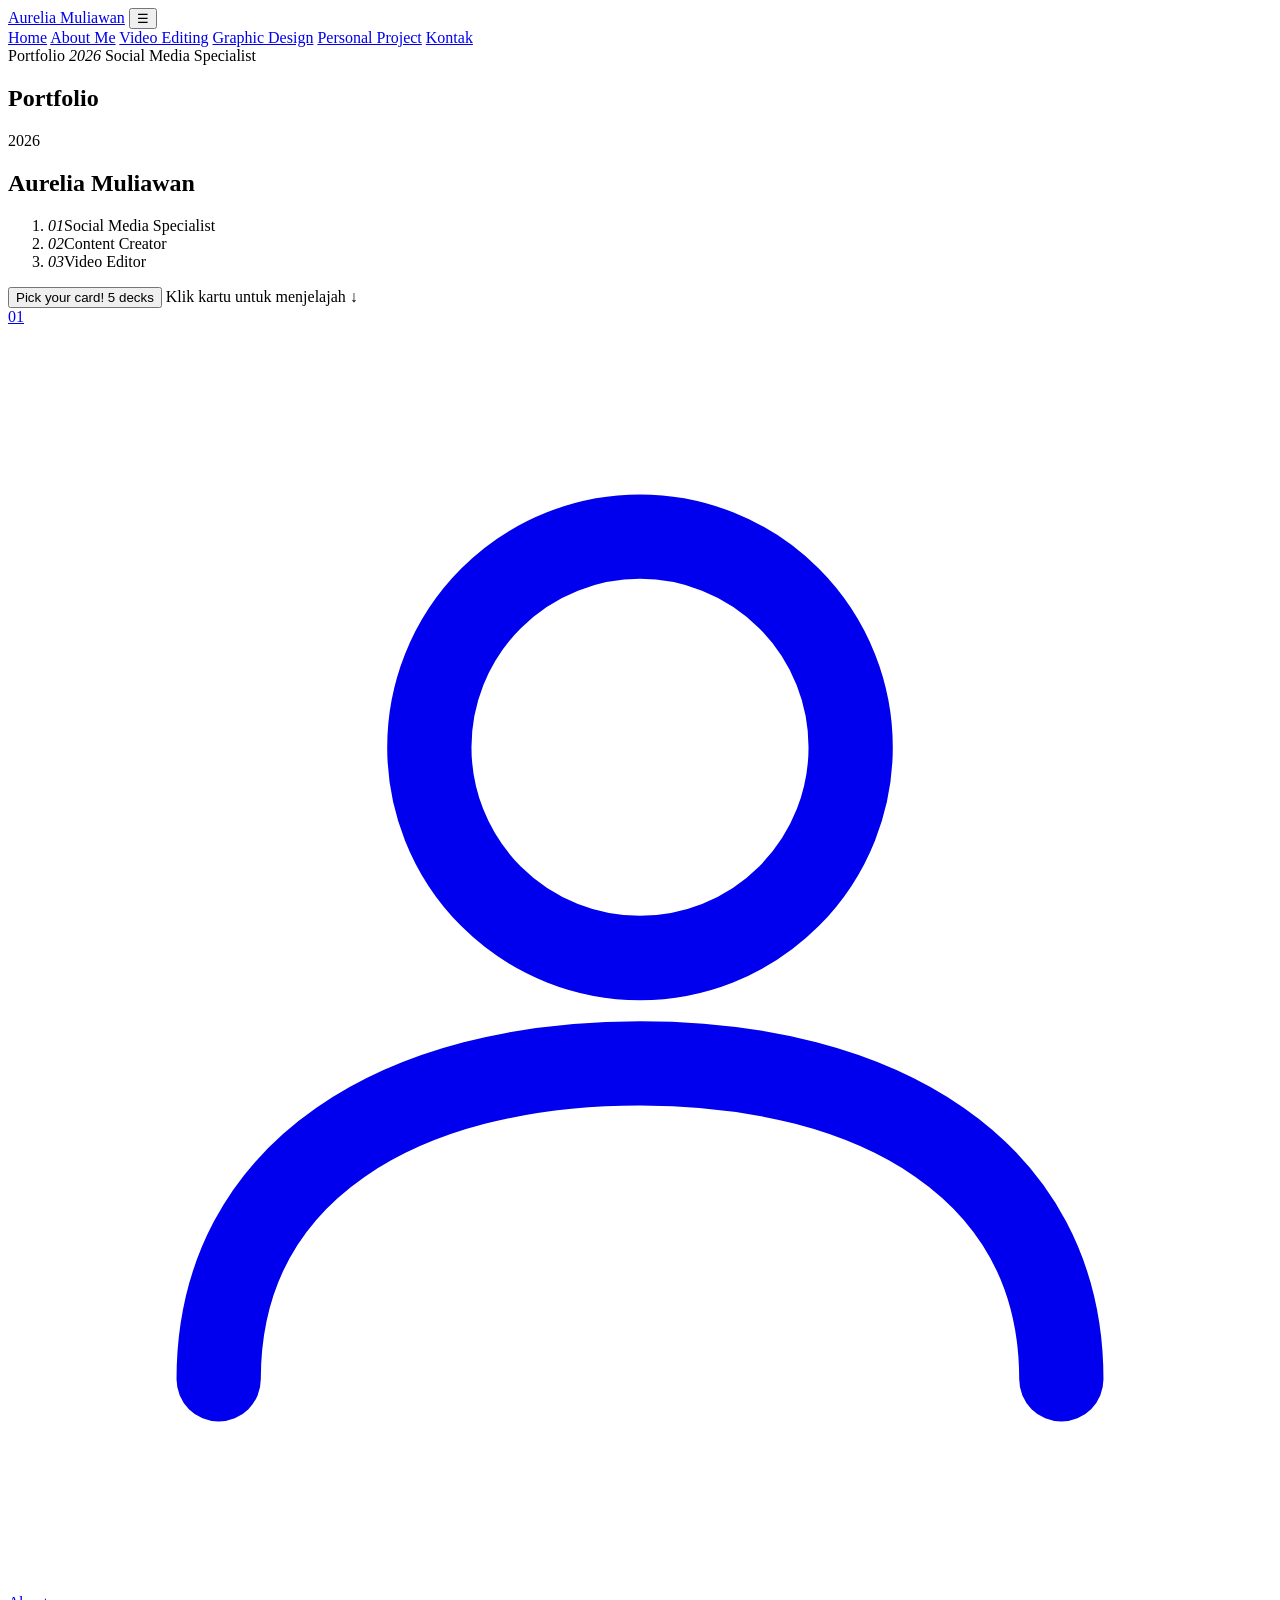
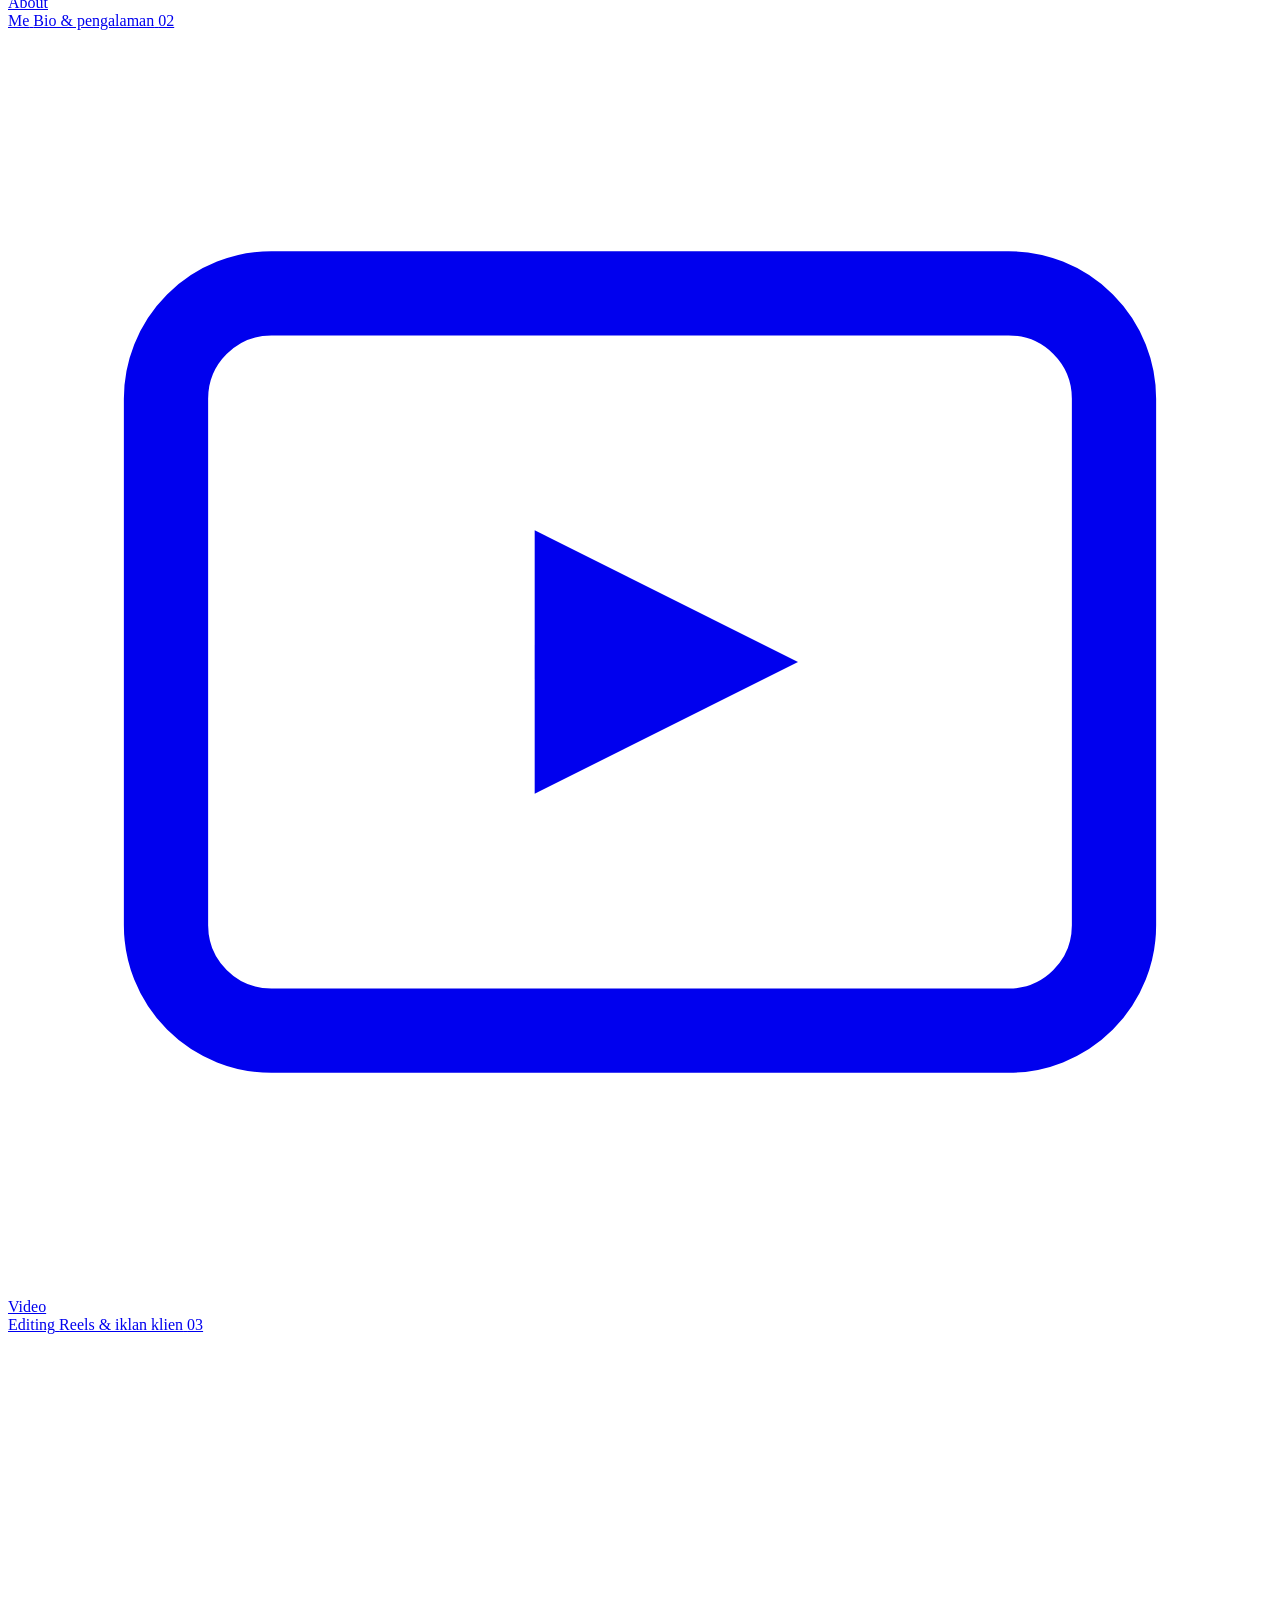
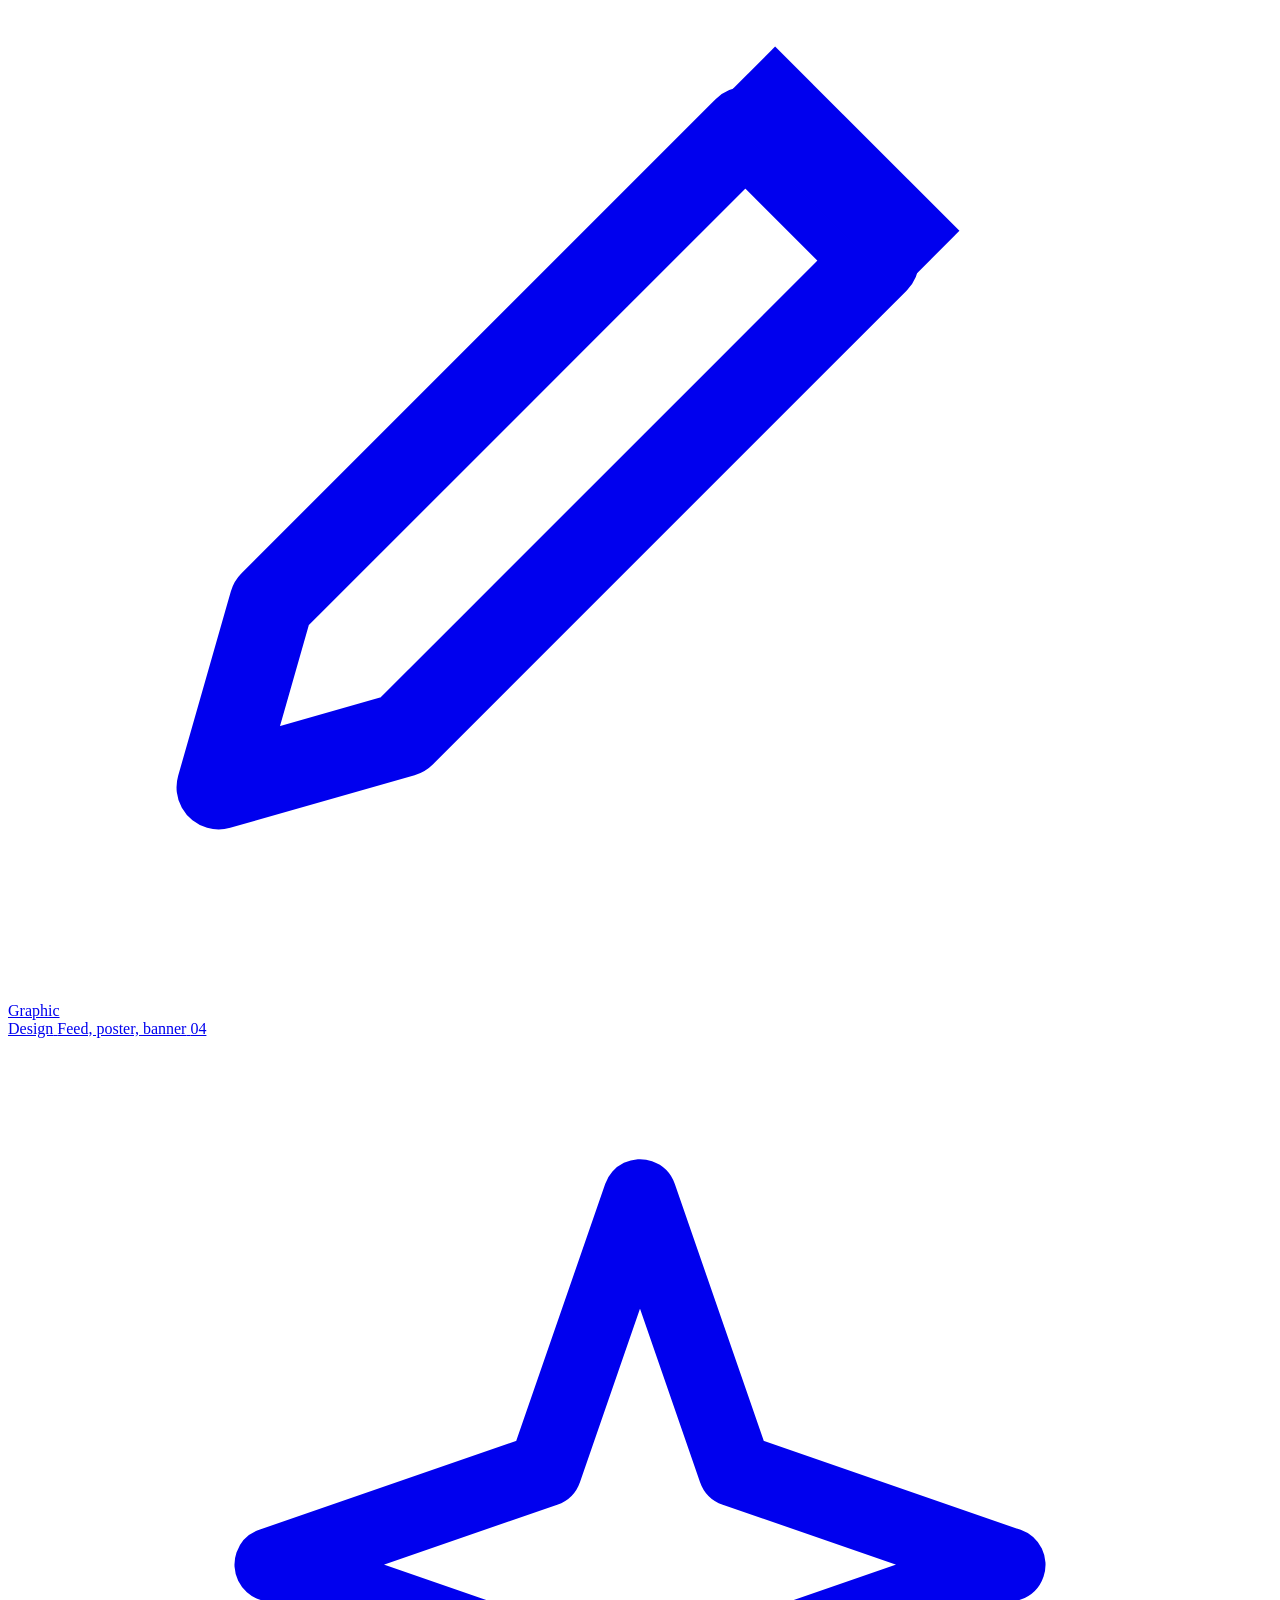
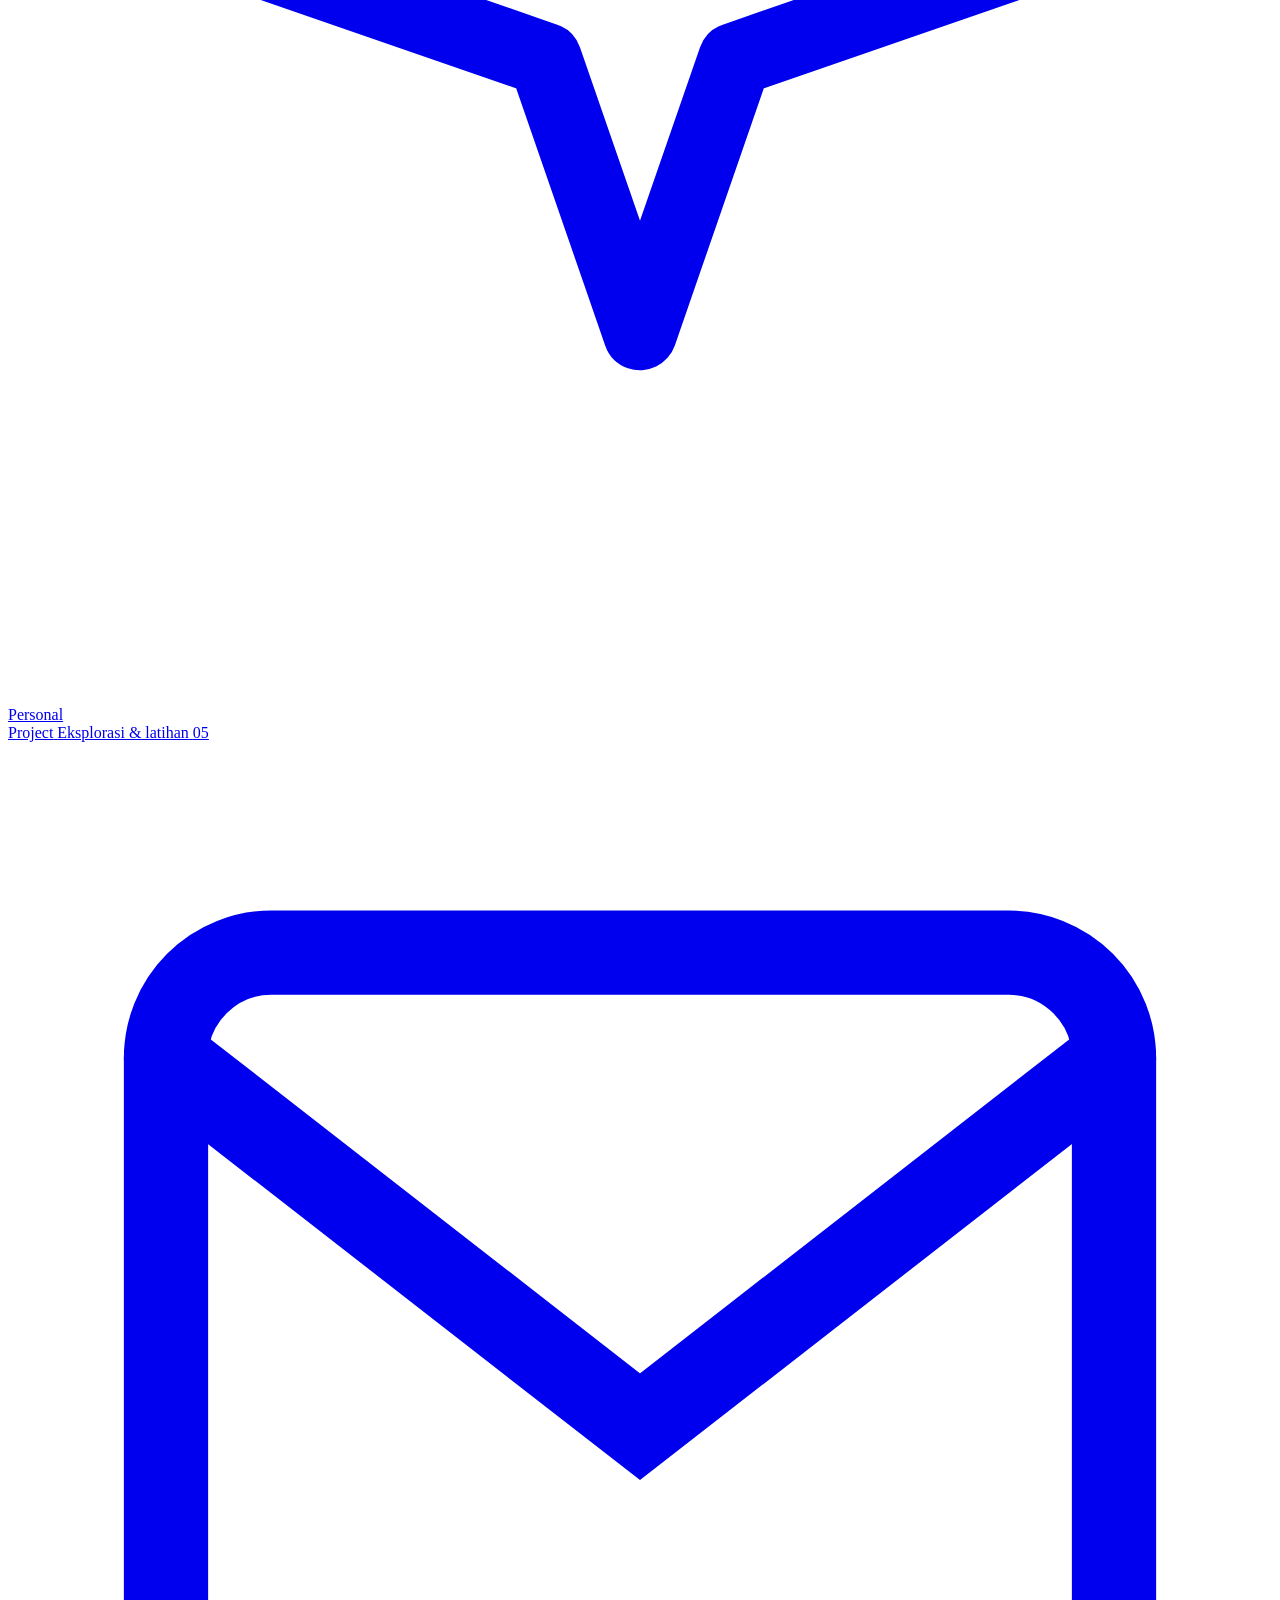
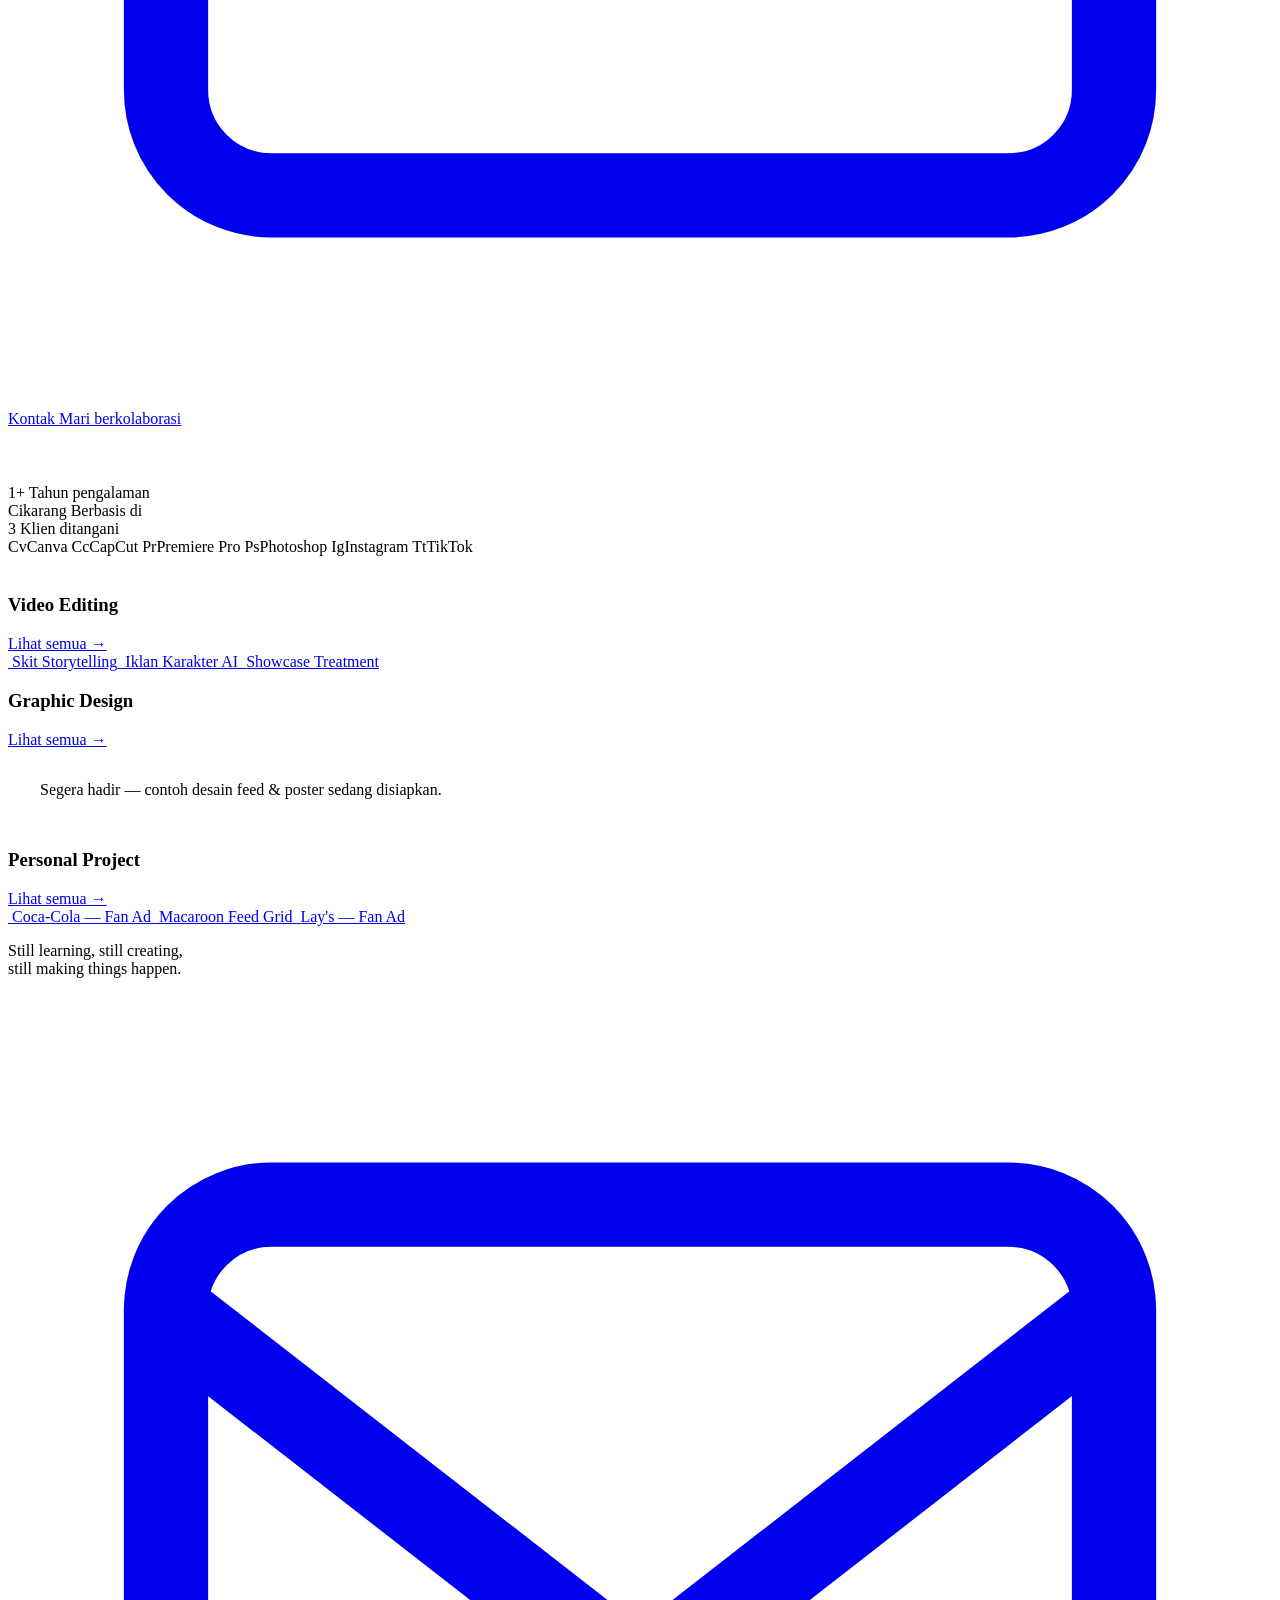
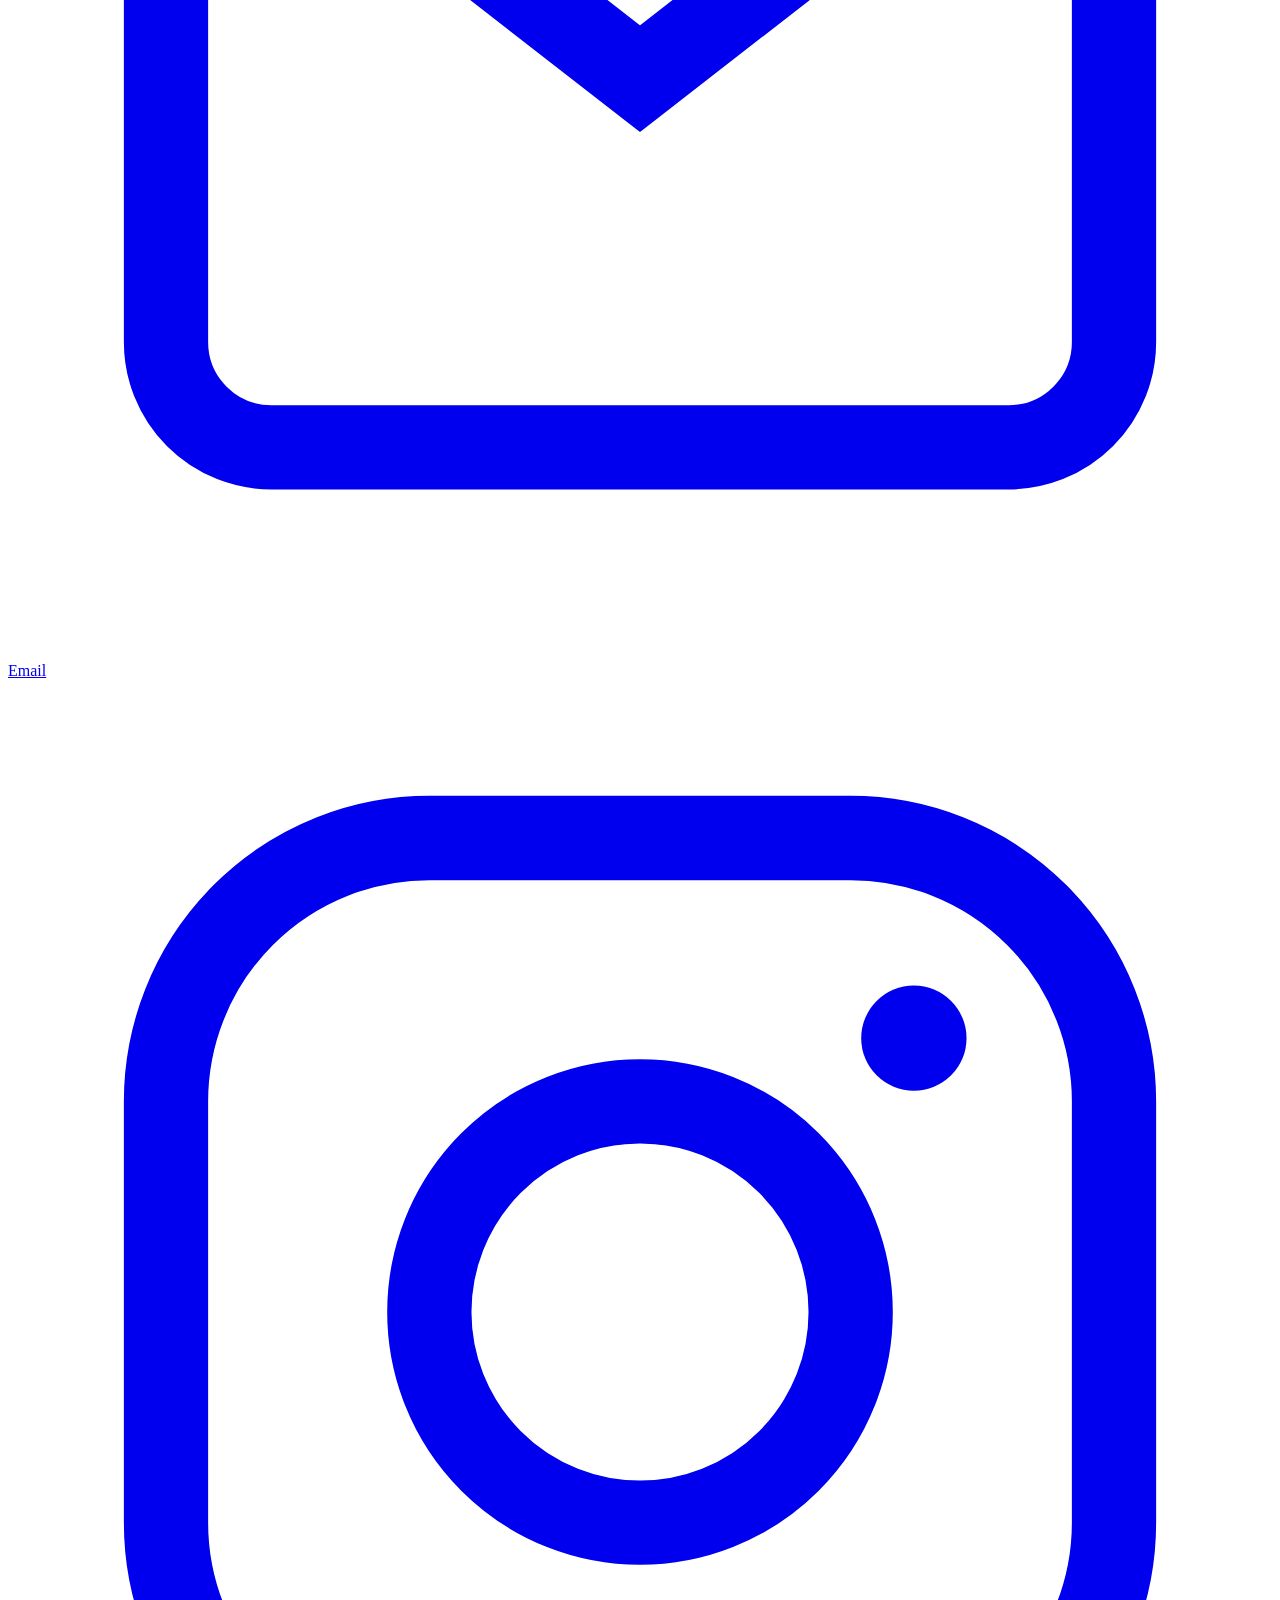
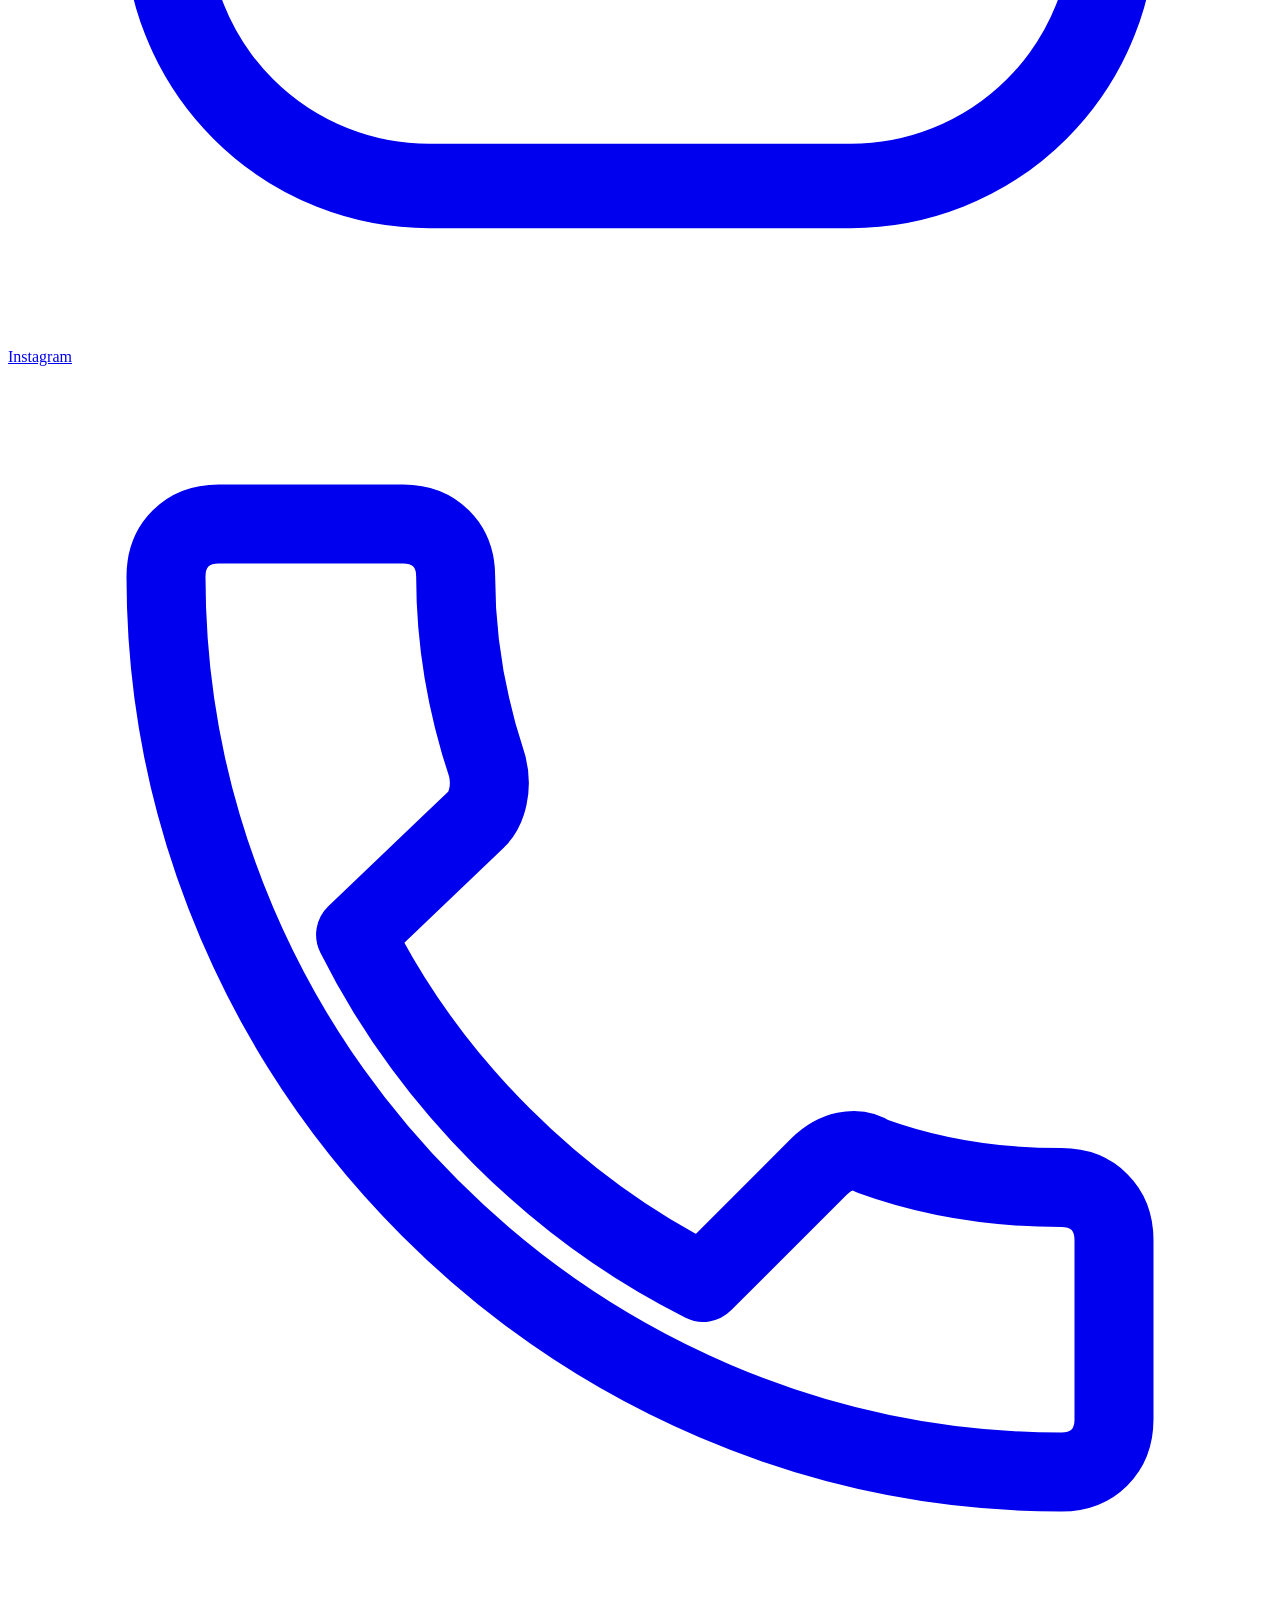
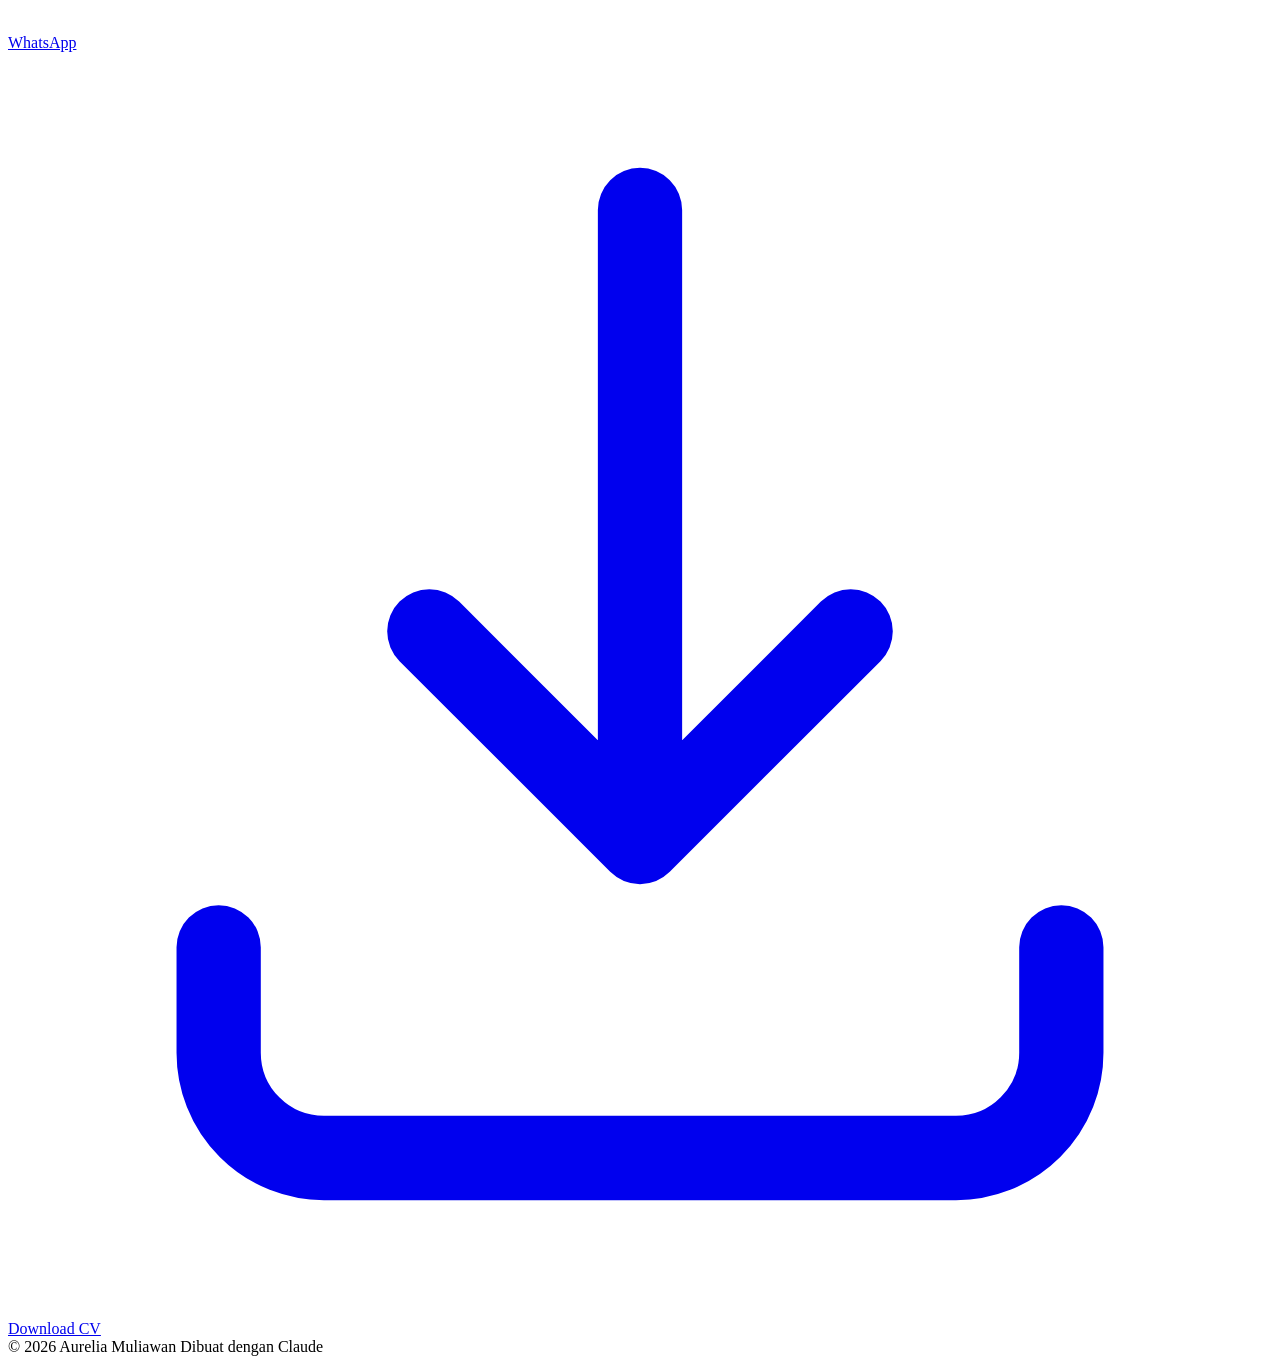
==== index.html @ 984eea02 "Add files via upload" ====
<!DOCTYPE html>
<html lang="id">
<head>
<meta charset="UTF-8">
<meta name="viewport" content="width=device-width, initial-scale=1, viewport-fit=cover">
<title>Aurelia Muliawan — Social Media Specialist</title>
<meta name="description" content="Portfolio Aurelia Muliawan, Social Media Specialist & Digital Marketer — content creation, video editing, graphic design.">
<link rel="icon" href="data:,">
<link rel="stylesheet" href="assets/css/style.css">
</head>
<body>

<header>
  <nav class="wrap">
    <a href="index.html" class="brand">Aurelia Muliawan</a>
    <button class="nav-toggle" aria-label="Buka menu">☰</button>
    <div class="nav-links">
      <a href="index.html" class="active">Home</a>
      <a href="about.html">About Me</a>
      <a href="video-editing.html">Video Editing</a>
      <a href="graphic-design.html">Graphic Design</a>
      <a href="personal-project.html">Personal Project</a>
      <a href="contact.html" class="cta">Kontak</a>
    </div>
  </nav>
</header>

<main>
  <section class="deck-intro">
    <div class="wrap">
      <div class="portfolio-topline">
        <span>Portfolio <em>2026</em></span>
        <span class="dv"></span>
        <span>Social Media Specialist</span>
      </div>

      <div class="portfolio-giant">
        <h1>Portfolio</h1>
        <span class="year-badge">2026</span>
      </div>

      <div class="portfolio-name-row">
        <h2>Aurelia <strong>Muliawan</strong></h2>
        <ol class="role-list">
          <li><em>01</em>Social Media Specialist</li>
          <li><em>02</em>Content Creator</li>
          <li><em>03</em>Video Editor</li>
        </ol>
      </div>

      <div class="pick-card-row">
        <button class="pick-btn">Pick your card! <span>5 decks</span></button>
        <span class="hover-hint">Klik kartu untuk menjelajah ↓</span>
      </div>

      <div class="deck-grid">
        <a href="about.html" class="deck-card icon-card reveal">
          <span class="num">01</span>
          <span class="icon-wrap"><svg viewBox="0 0 24 24" fill="none"><circle cx="12" cy="8" r="4" stroke="currentColor" stroke-width="1.6"/><path d="M4 20c0-4 3.5-6 8-6s8 2 8 6" stroke="currentColor" stroke-width="1.6" stroke-linecap="round"/></svg></span>
          <span class="label">About<br>Me</span>
          <span class="tag">Bio & pengalaman</span>
        </a>
        <a href="video-editing.html" class="deck-card icon-card reveal">
          <span class="num">02</span>
          <span class="icon-wrap"><svg viewBox="0 0 24 24" fill="none"><rect x="3" y="5" width="18" height="14" rx="2" stroke="currentColor" stroke-width="1.6"/><path d="M10 9.5L15 12L10 14.5V9.5Z" fill="currentColor"/></svg></span>
          <span class="label">Video<br>Editing</span>
          <span class="tag">Reels & iklan klien</span>
        </a>
        <a href="graphic-design.html" class="deck-card icon-card reveal">
          <span class="num">03</span>
          <span class="icon-wrap"><svg viewBox="0 0 24 24" fill="none"><path d="M4 20l3.5-1 9-9-2.5-2.5-9 9L4 20Z" stroke="currentColor" stroke-width="1.6" stroke-linejoin="round"/><path d="M14 6.5L17.5 10" stroke="currentColor" stroke-width="1.6"/></svg></span>
          <span class="label">Graphic<br>Design</span>
          <span class="tag">Feed, poster, banner</span>
        </a>
        <a href="personal-project.html" class="deck-card icon-card reveal">
          <span class="num">04</span>
          <span class="icon-wrap"><svg viewBox="0 0 24 24" fill="none"><path d="M12 3l1.8 5.2L19 10l-5.2 1.8L12 17l-1.8-5.2L5 10l5.2-1.8L12 3Z" stroke="currentColor" stroke-width="1.4" stroke-linejoin="round"/></svg></span>
          <span class="label">Personal<br>Project</span>
          <span class="tag">Eksplorasi & latihan</span>
        </a>
        <a href="contact.html" class="deck-card icon-card reveal">
          <span class="num">05</span>
          <span class="icon-wrap"><svg viewBox="0 0 24 24" fill="none"><path d="M3 6L12 13L21 6" stroke="currentColor" stroke-width="1.6" stroke-linecap="round"/><rect x="3" y="4" width="18" height="16" rx="2" stroke="currentColor" stroke-width="1.6"/></svg></span>
          <span class="label">Kontak</span>
          <span class="tag">Mari berkolaborasi</span>
        </a>
      </div>

      <div class="stats-row" style="justify-content:center; margin-top:56px;">
        <div class="stat-item">
          <span class="num">1+</span>
          <span class="lbl">Tahun pengalaman</span>
        </div>
        <div class="stat-item">
          <span class="num">Cikarang</span>
          <span class="lbl">Berbasis di</span>
        </div>
        <div class="stat-item">
          <span class="num">3</span>
          <span class="lbl">Klien ditangani</span>
        </div>
      </div>

      <div class="tools-row" style="justify-content:center;">
        <span class="tool-chip"><span class="mono">Cv</span>Canva</span>
        <span class="tool-chip"><span class="mono">Cc</span>CapCut</span>
        <span class="tool-chip"><span class="mono">Pr</span>Premiere Pro</span>
        <span class="tool-chip"><span class="mono">Ps</span>Photoshop</span>
        <span class="tool-chip"><span class="mono">Ig</span>Instagram</span>
        <span class="tool-chip"><span class="mono">Tt</span>TikTok</span>
      </div>
    </div>
  </section>

  <section class="section" style="border-top:none; padding-top:20px;">
    <div class="wrap">

      <div class="preview-block reveal">
        <div class="preview-head">
          <h3>Video Editing</h3>
          <a href="video-editing.html">Lihat semua →</a>
        </div>
        <div class="preview-strip">
          <a href="video-editing.html" class="preview-thumb">
            <img src="assets/posters/skit-dokter.jpg" alt="">
            <span class="cap">Skit Storytelling</span>
          </a>
          <a href="video-editing.html" class="preview-thumb">
            <img src="assets/posters/ai-klinik-ad.jpg" alt="">
            <span class="cap">Iklan Karakter AI</span>
          </a>
          <a href="video-editing.html" class="preview-thumb">
            <img src="assets/posters/treatment-showcase.jpg" alt="">
            <span class="cap">Showcase Treatment</span>
          </a>
        </div>
      </div>

      <div class="preview-block reveal">
        <div class="preview-head">
          <h3>Graphic Design</h3>
          <a href="graphic-design.html">Lihat semua →</a>
        </div>
        <div class="empty-state" style="padding:32px;">
          <p style="margin:0;">Segera hadir — contoh desain feed & poster sedang disiapkan.</p>
        </div>
      </div>

      <div class="preview-block reveal">
        <div class="preview-head">
          <h3>Personal Project</h3>
          <a href="personal-project.html">Lihat semua →</a>
        </div>
        <div class="preview-strip">
          <a href="personal-project.html" class="preview-thumb">
            <img src="assets/posters/cocacola-ad.jpg" alt="">
            <span class="cap">Coca-Cola — Fan Ad</span>
          </a>
          <a href="personal-project.html" class="preview-thumb">
            <img src="assets/img/feeds/macaroon-feed.jpg" alt="">
            <span class="cap">Macaroon Feed Grid</span>
          </a>
          <a href="personal-project.html" class="preview-thumb">
            <img src="assets/posters/lays-ad.jpg" alt="">
            <span class="cap">Lay's — Fan Ad</span>
          </a>
        </div>
      </div>

    </div>
  </section>
  <p class="footer-quote">Still learning, still creating,<br><span>still making things happen.</span></p>
</main>

  <div class="footer-contact">
    <a href="mailto:aureliamuliawan98@gmail.com">
      <svg viewBox="0 0 24 24" fill="none"><path d="M3 6L12 13L21 6" stroke="currentColor" stroke-width="1.6" stroke-linecap="round"/><rect x="3" y="4" width="18" height="16" rx="2" stroke="currentColor" stroke-width="1.6"/></svg>
      Email
    </a>
    <a href="https://www.instagram.com/aurell.m__" target="_blank" rel="noopener">
      <svg viewBox="0 0 24 24" fill="none"><rect x="3" y="3" width="18" height="18" rx="5" stroke="currentColor" stroke-width="1.6"/><circle cx="12" cy="12" r="4" stroke="currentColor" stroke-width="1.6"/><circle cx="17.2" cy="6.8" r="1" fill="currentColor"/></svg>
      Instagram
    </a>
    <a href="https://wa.me/62082122871169" target="_blank" rel="noopener">
      <svg viewBox="0 0 24 24" fill="none"><path d="M6.6 10.8c1.4 2.8 3.8 5.2 6.6 6.6l2.2-2.2c.3-.3.7-.4 1-.2 1.1.4 2.3.6 3.6.6.6 0 1 .4 1 1v3.4c0 .6-.4 1-1 1C10.7 21 3 13.3 3 4c0-.6.4-1 1-1h3.5c.6 0 1 .4 1 1 0 1.2.2 2.4.6 3.6.1.4 0 .8-.2 1L6.6 10.8Z" stroke="currentColor" stroke-width="1.5" stroke-linejoin="round"/></svg>
      WhatsApp
    </a>
    <a href="assets/files/CV_Aurelia_Muliawan.pdf" download>
      <svg viewBox="0 0 24 24" fill="none"><path d="M12 3v12m0 0l-4-4m4 4l4-4" stroke="currentColor" stroke-width="1.6" stroke-linecap="round" stroke-linejoin="round"/><path d="M4 17v2a2 2 0 002 2h12a2 2 0 002-2v-2" stroke="currentColor" stroke-width="1.6" stroke-linecap="round"/></svg>
      Download CV
    </a>
  </div>

<footer>
  <div class="wrap">
    <span>© 2026 Aurelia Muliawan</span>
    <span>Dibuat dengan Claude</span>
  </div>
</footer>

<script src="assets/js/script.js"></script>
</body>
</html>
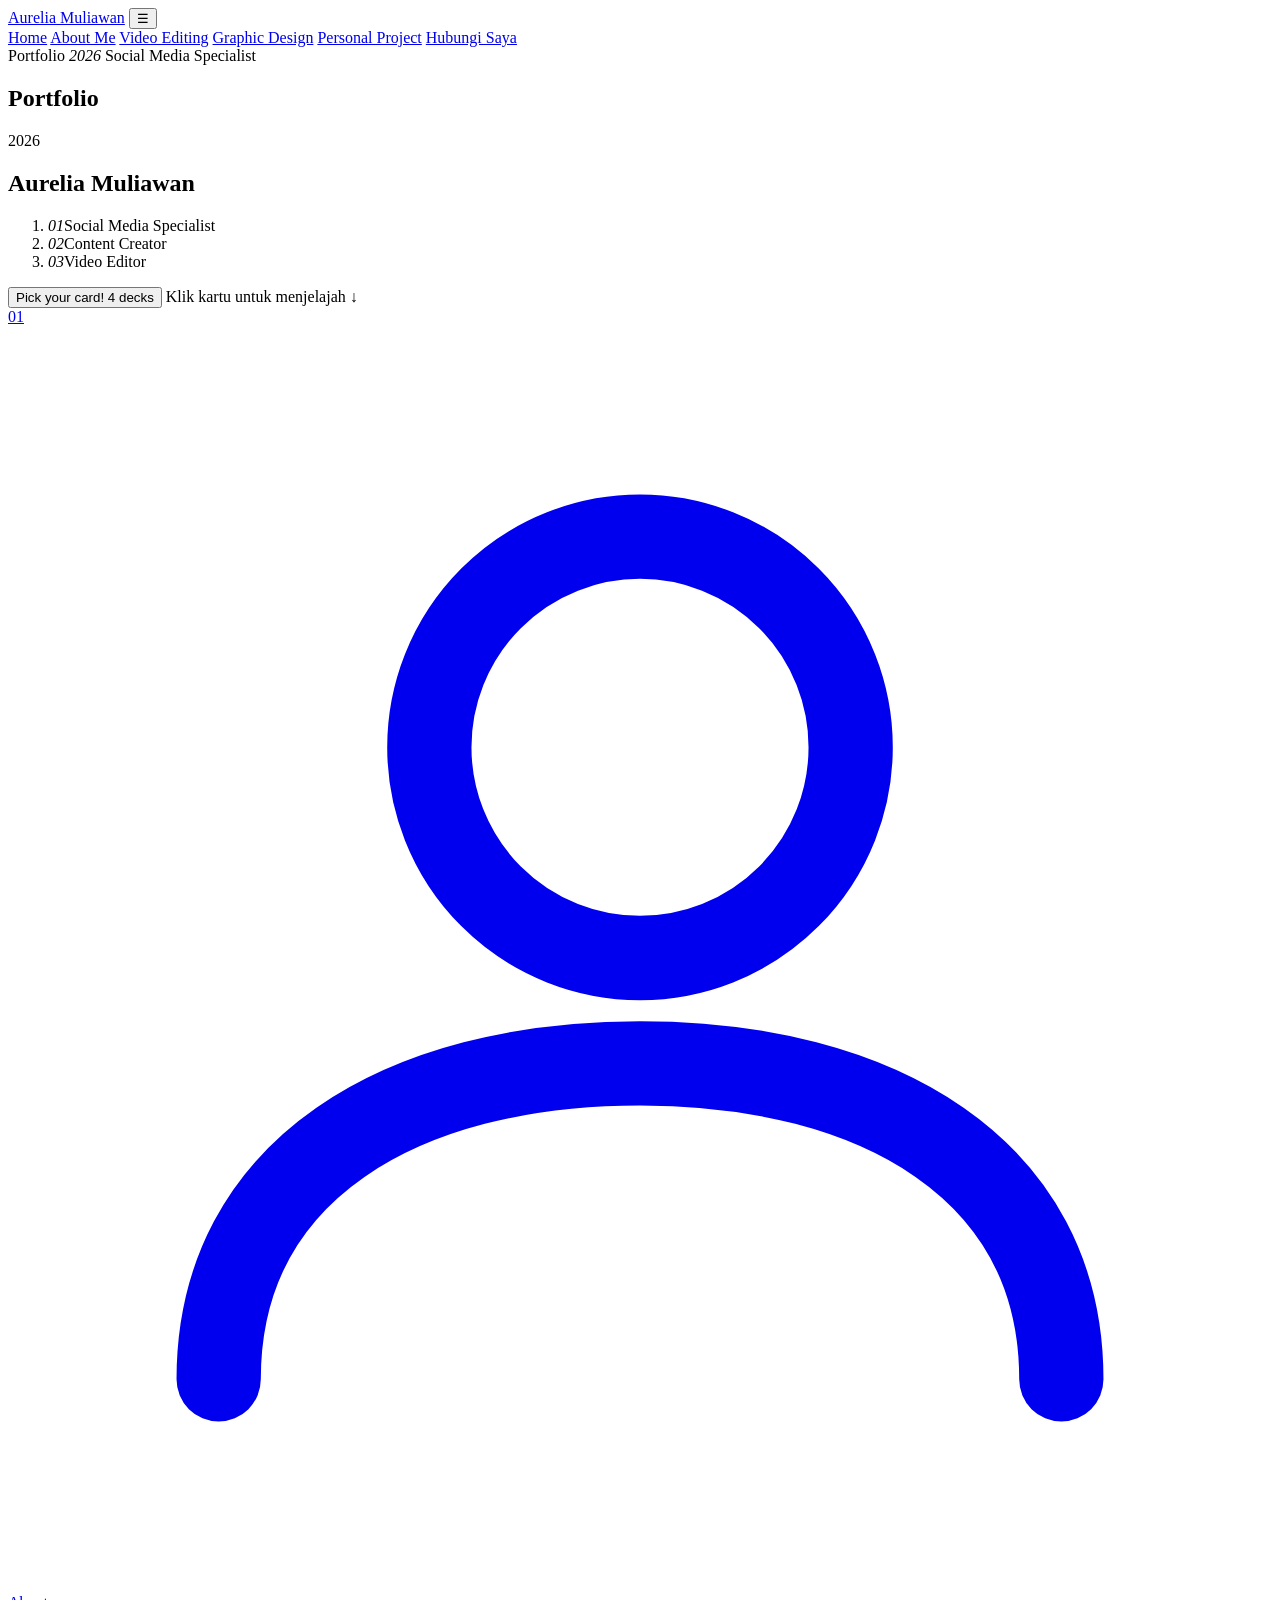
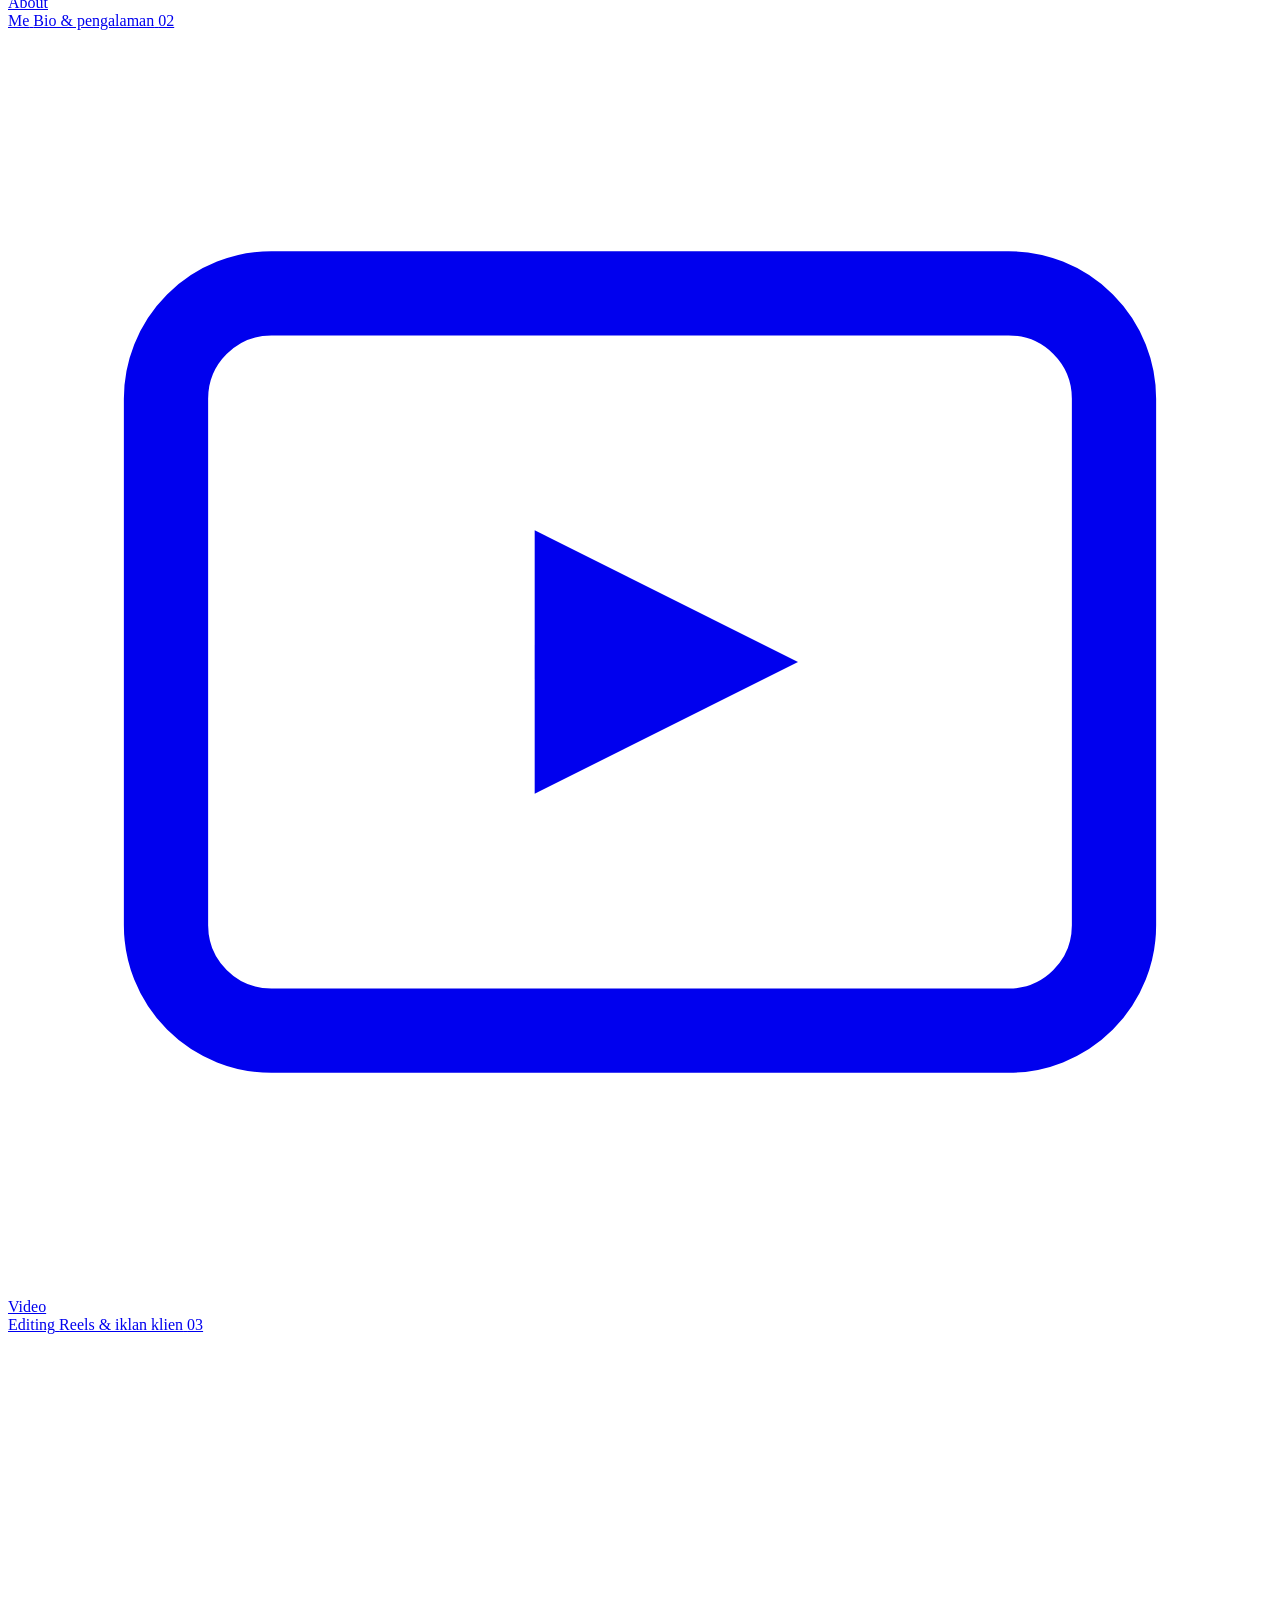
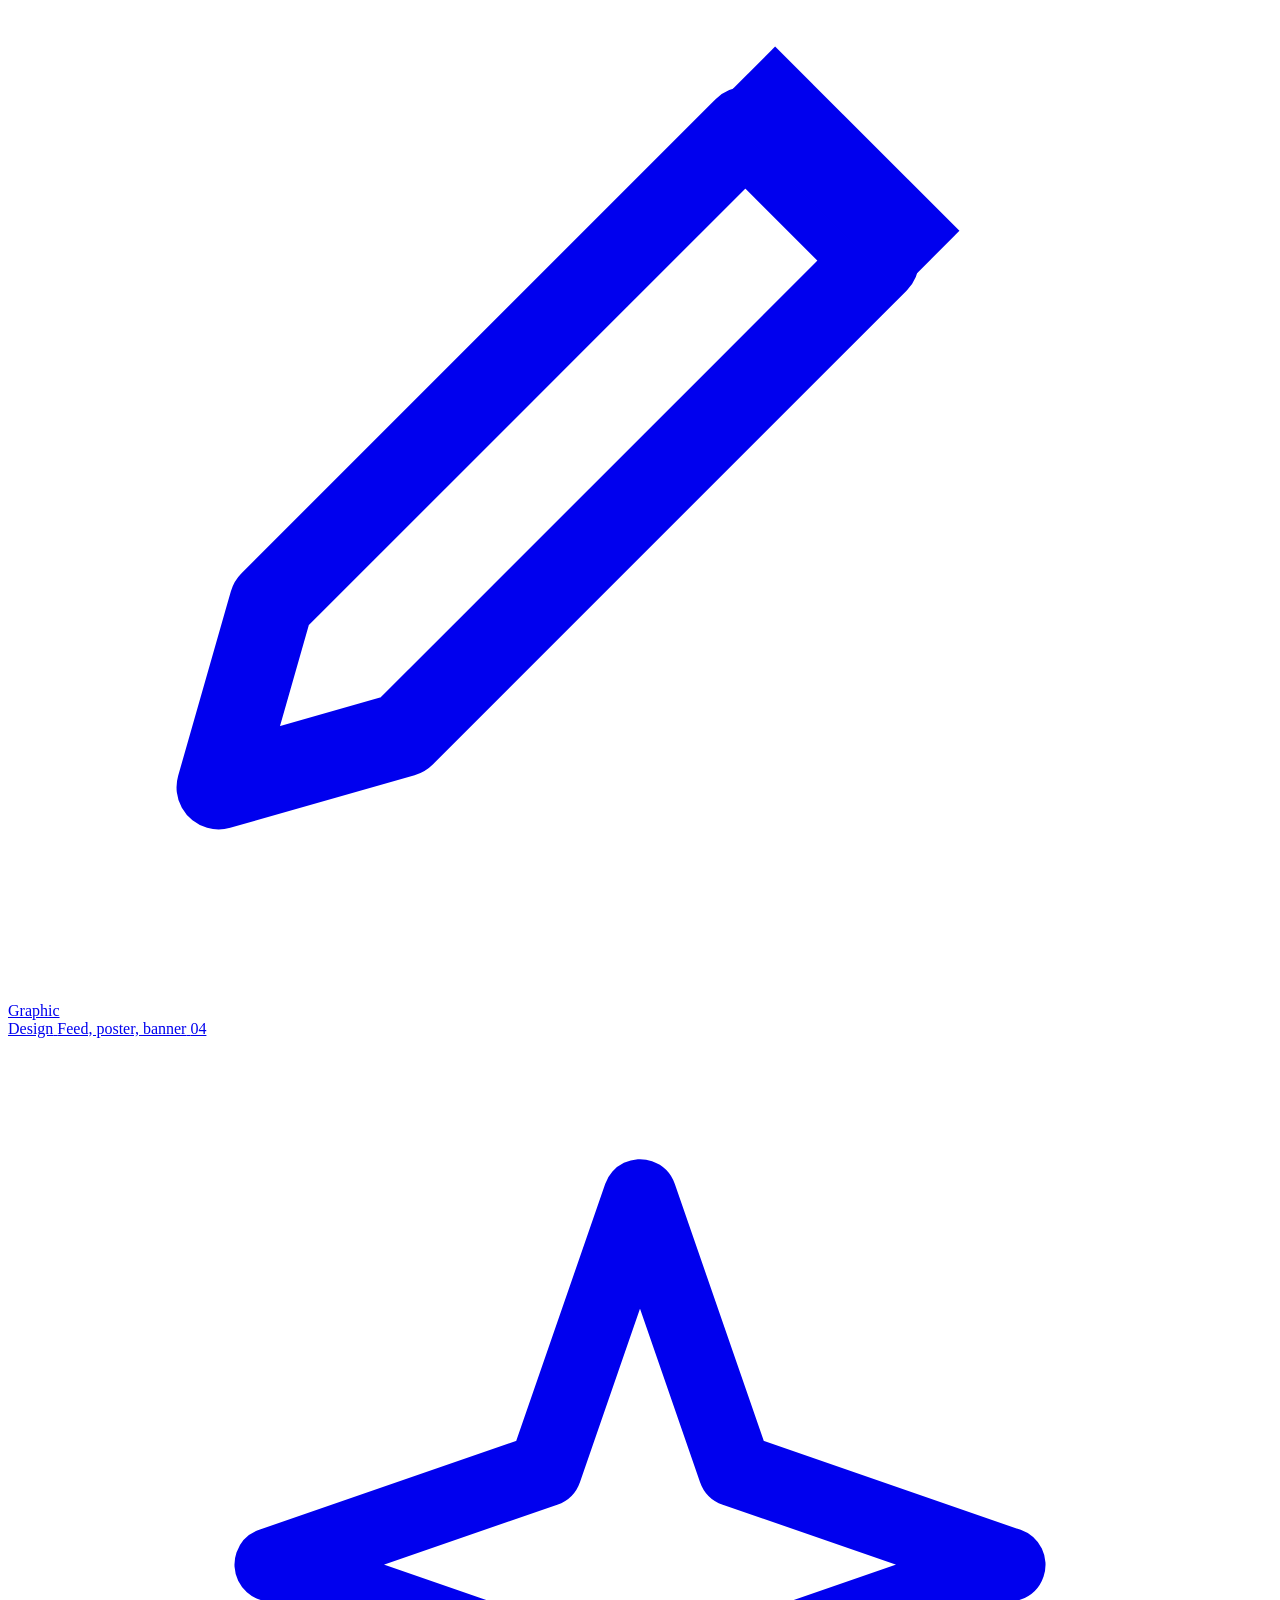
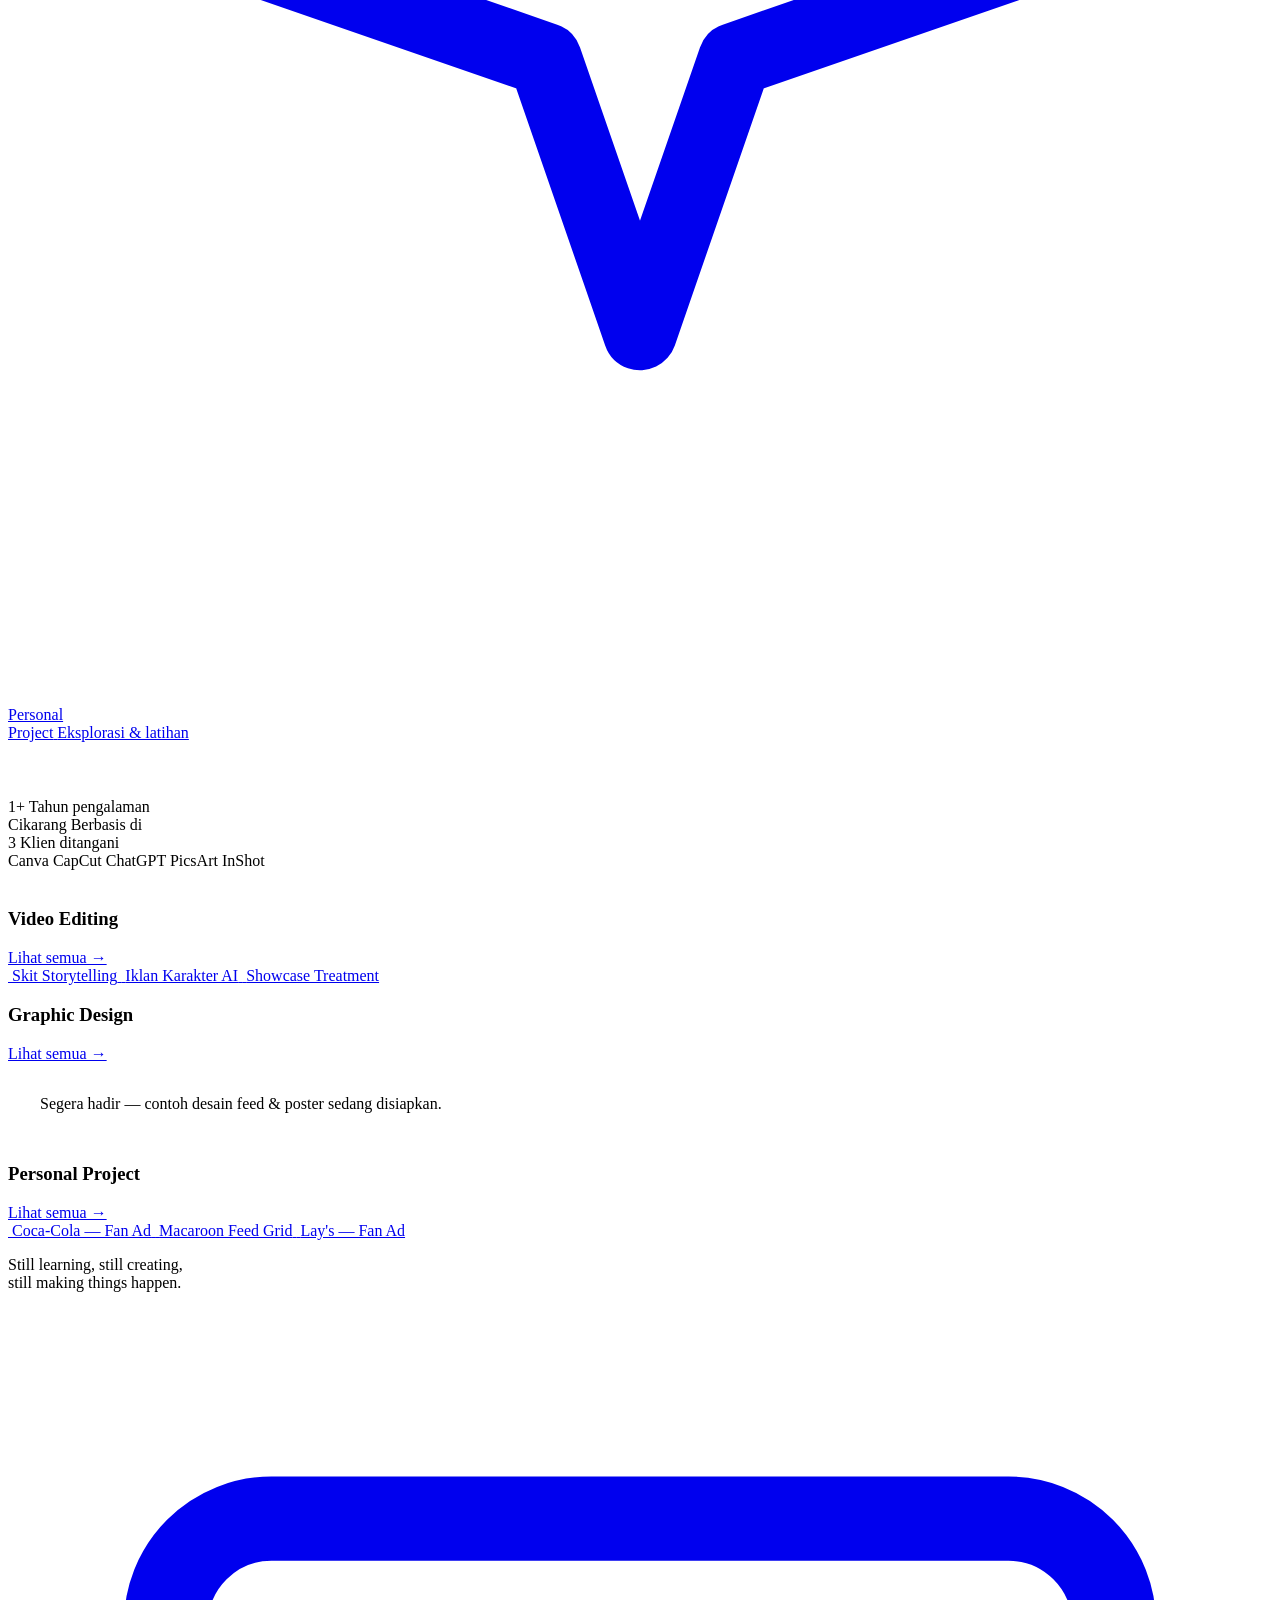
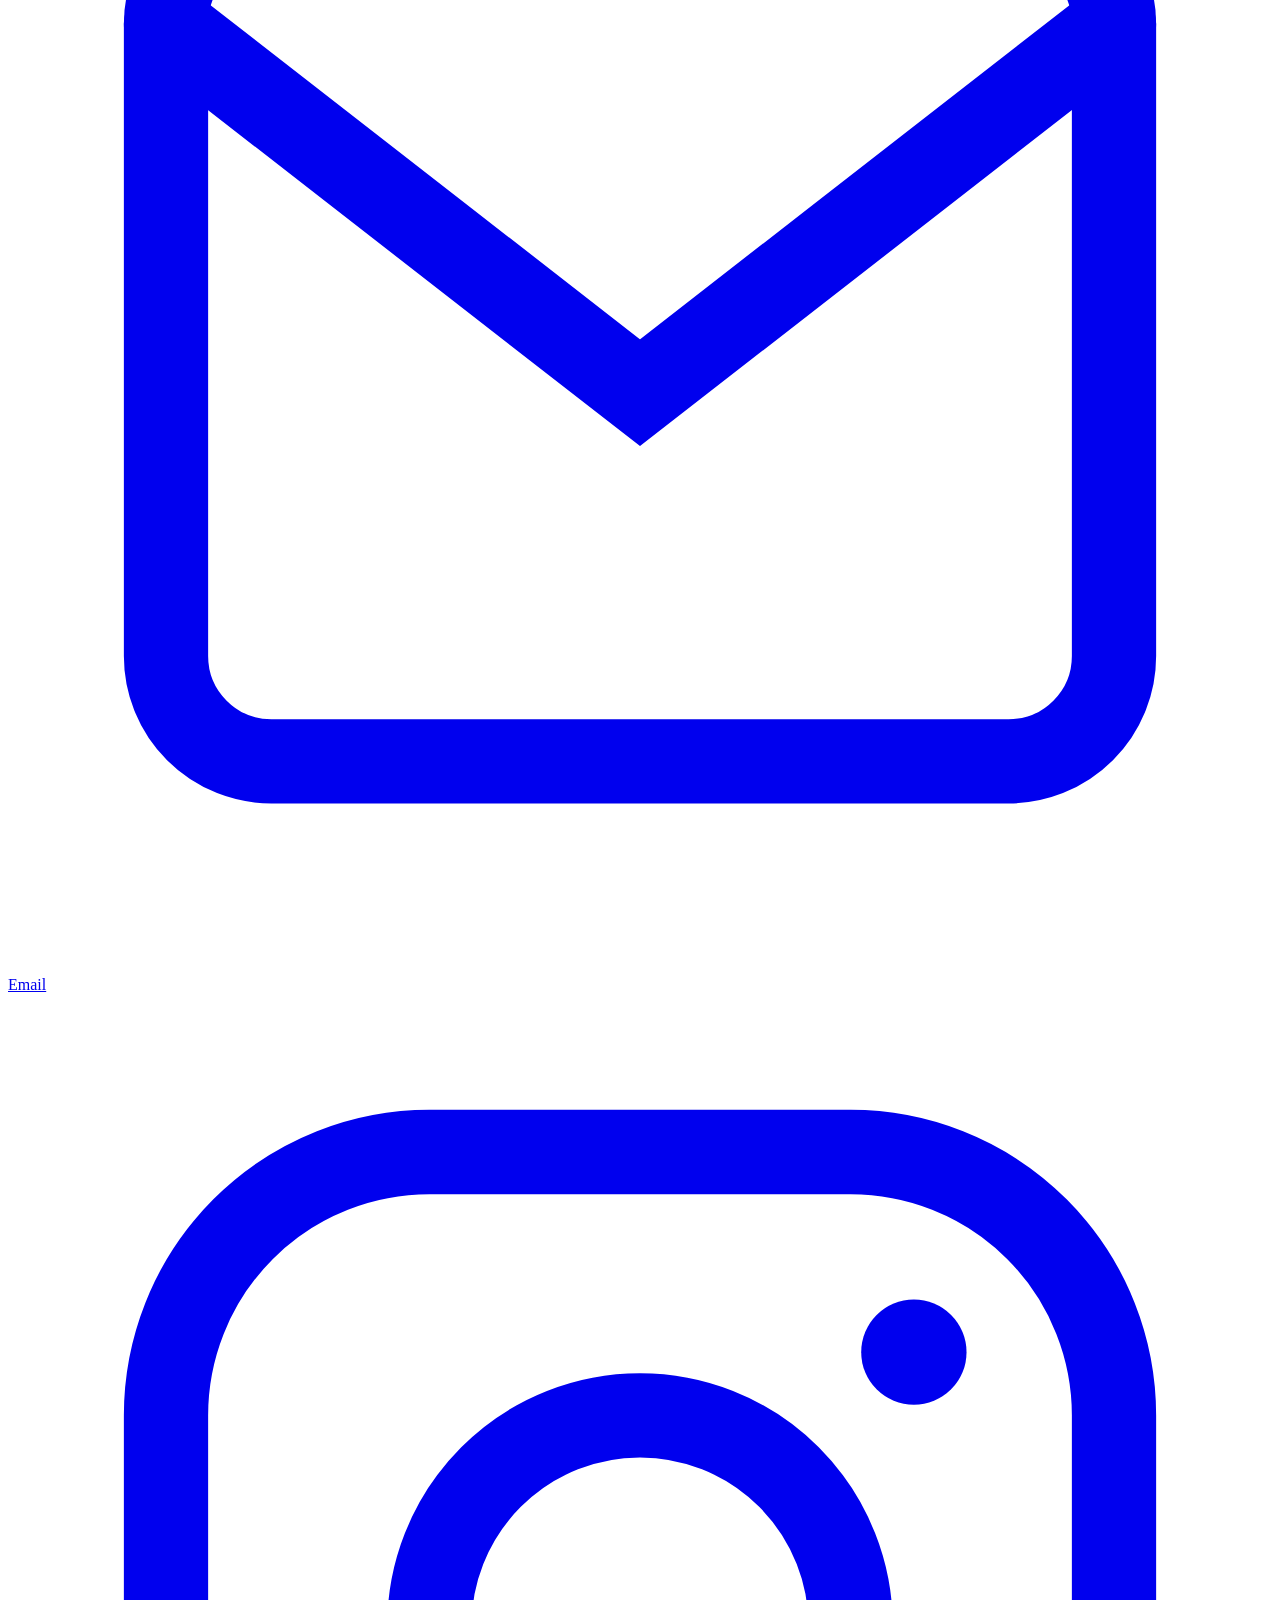
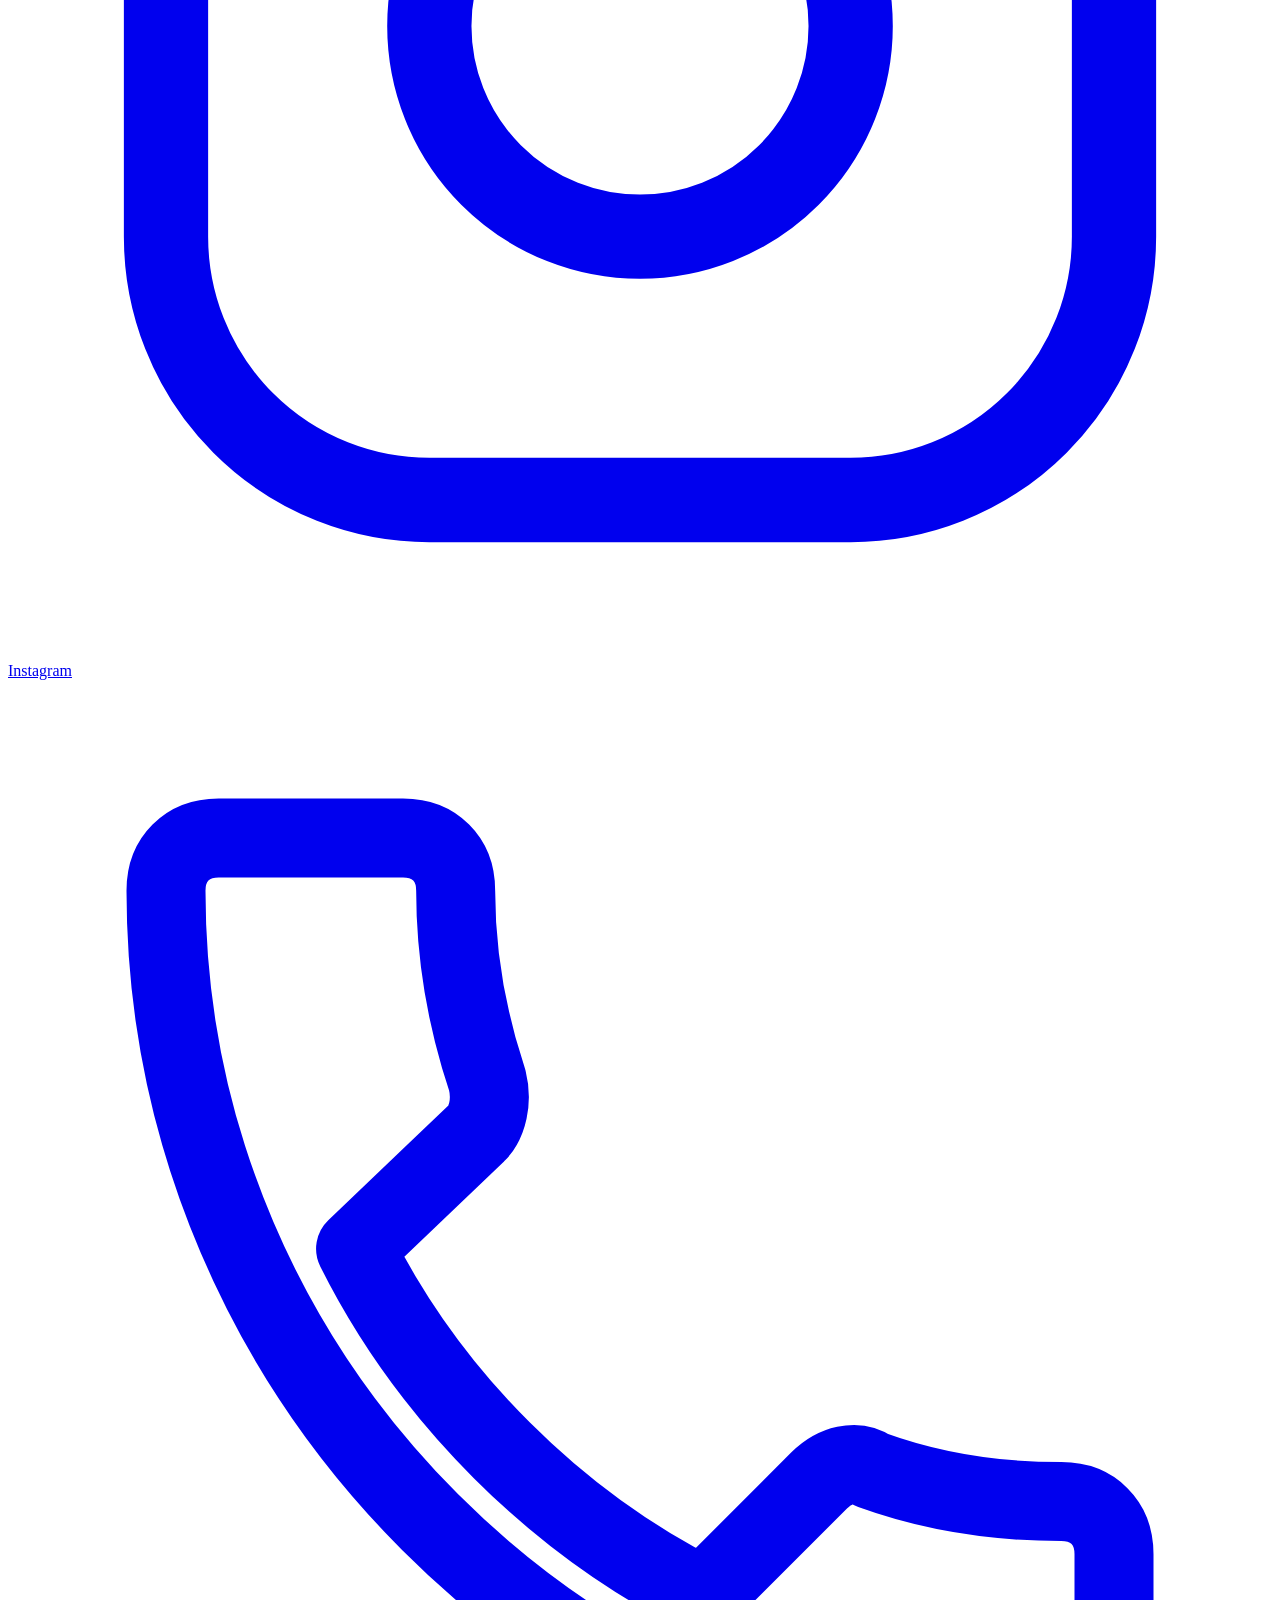
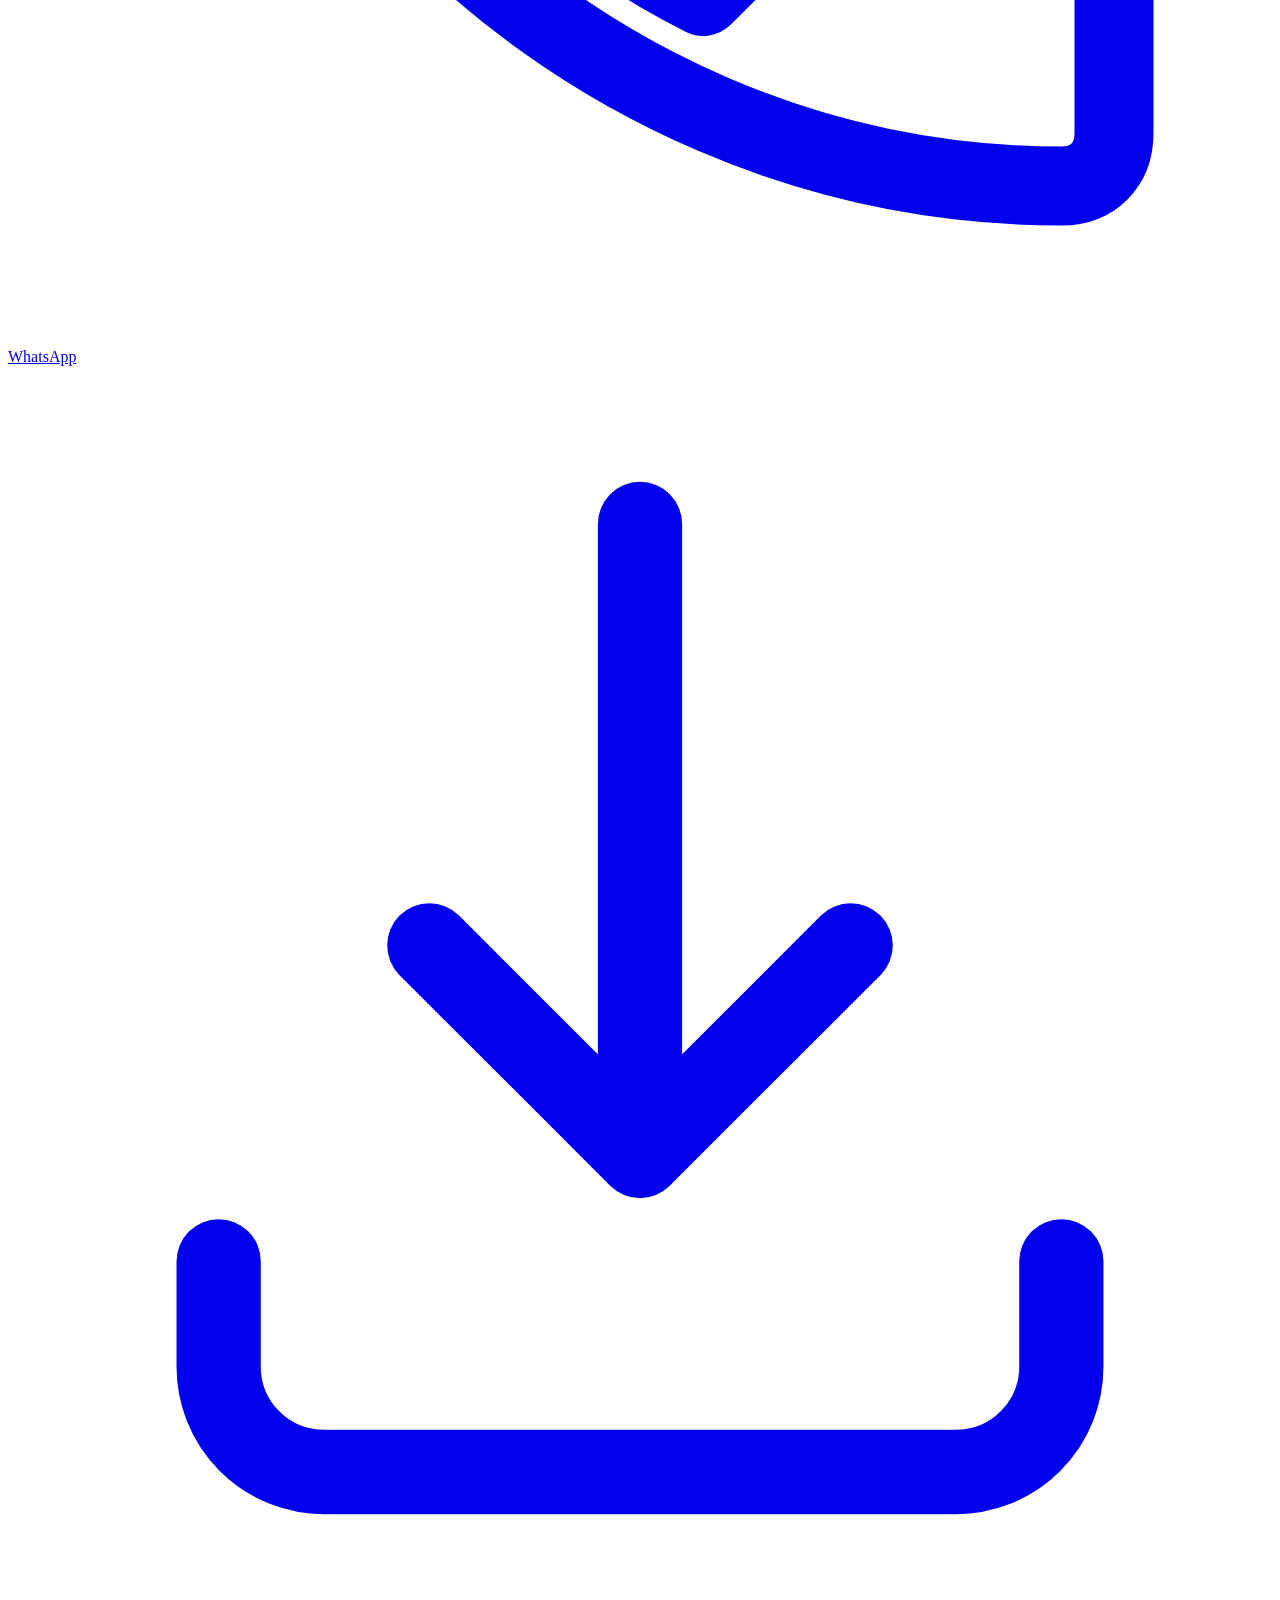
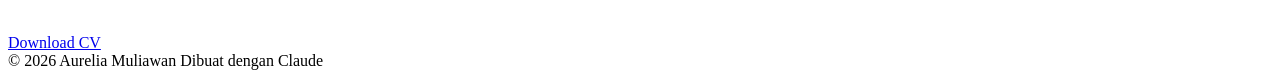
==== commit 9423cf4c: "Add files via upload" ====
--- a/index.html
+++ b/index.html
@@ -20,7 +20,7 @@
       <a href="video-editing.html">Video Editing</a>
       <a href="graphic-design.html">Graphic Design</a>
       <a href="personal-project.html">Personal Project</a>
-      <a href="contact.html" class="cta">Kontak</a>
+      <a href="about.html#kontak" class="cta">Hubungi Saya</a>
     </div>
   </nav>
 </header>
@@ -49,7 +49,7 @@
       </div>
 
       <div class="pick-card-row">
-        <button class="pick-btn">Pick your card! <span>5 decks</span></button>
+        <button class="pick-btn">Pick your card! <span>4 decks</span></button>
         <span class="hover-hint">Klik kartu untuk menjelajah ↓</span>
       </div>
 
@@ -78,12 +78,6 @@
           <span class="label">Personal<br>Project</span>
           <span class="tag">Eksplorasi & latihan</span>
         </a>
-        <a href="contact.html" class="deck-card icon-card reveal">
-          <span class="num">05</span>
-          <span class="icon-wrap"><svg viewBox="0 0 24 24" fill="none"><path d="M3 6L12 13L21 6" stroke="currentColor" stroke-width="1.6" stroke-linecap="round"/><rect x="3" y="4" width="18" height="16" rx="2" stroke="currentColor" stroke-width="1.6"/></svg></span>
-          <span class="label">Kontak</span>
-          <span class="tag">Mari berkolaborasi</span>
-        </a>
       </div>
 
       <div class="stats-row" style="justify-content:center; margin-top:56px;">
@@ -102,12 +96,11 @@
       </div>
 
       <div class="tools-row" style="justify-content:center;">
-        <span class="tool-chip"><span class="mono">Cv</span>Canva</span>
-        <span class="tool-chip"><span class="mono">Cc</span>CapCut</span>
-        <span class="tool-chip"><span class="mono">Pr</span>Premiere Pro</span>
-        <span class="tool-chip"><span class="mono">Ps</span>Photoshop</span>
-        <span class="tool-chip"><span class="mono">Ig</span>Instagram</span>
-        <span class="tool-chip"><span class="mono">Tt</span>TikTok</span>
+        <span class="tool-chip"><img src="assets/img/tools/canva.png" alt="">Canva</span>
+        <span class="tool-chip"><img src="assets/img/tools/capcut.png" alt="">CapCut</span>
+        <span class="tool-chip"><img src="assets/img/tools/chatgpt.png" alt="">ChatGPT</span>
+        <span class="tool-chip"><img src="assets/img/tools/picsart.png" alt="">PicsArt</span>
+        <span class="tool-chip"><img src="assets/img/tools/inshot.png" alt="">InShot</span>
       </div>
     </div>
   </section>
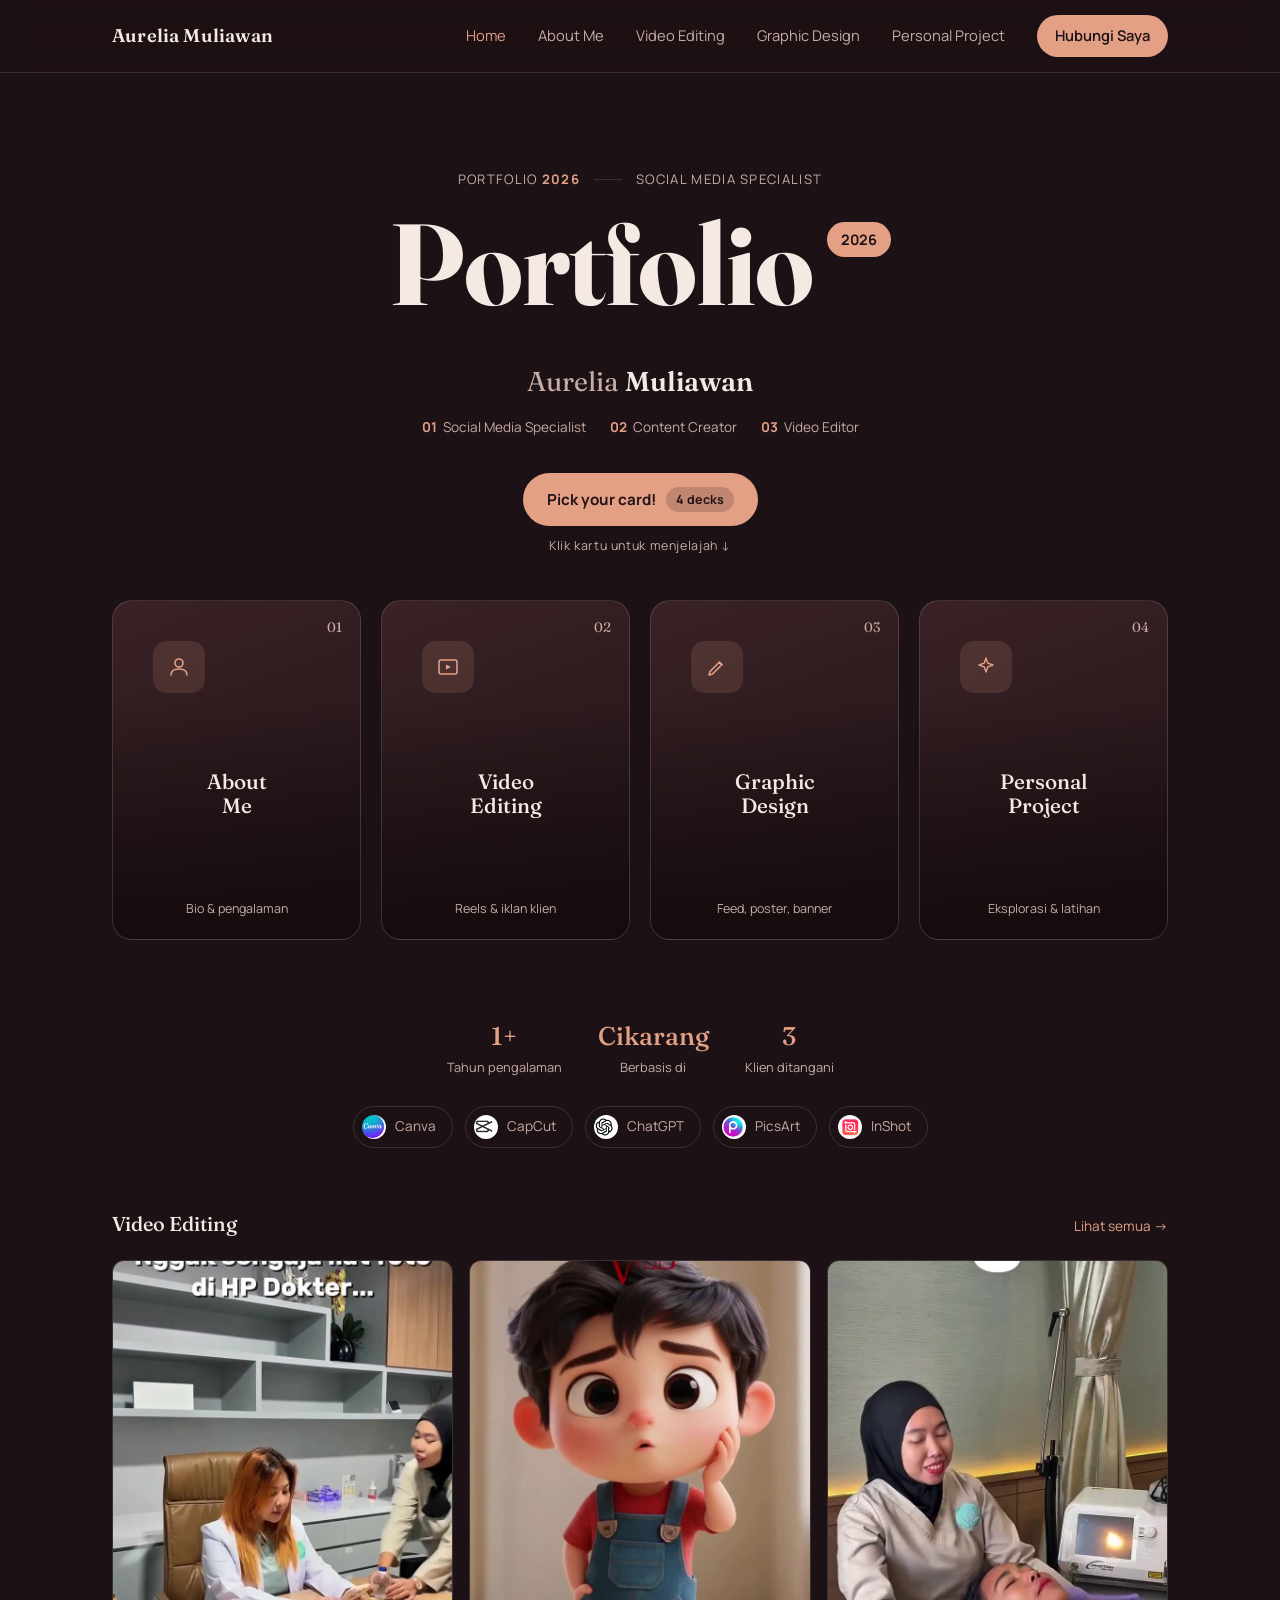
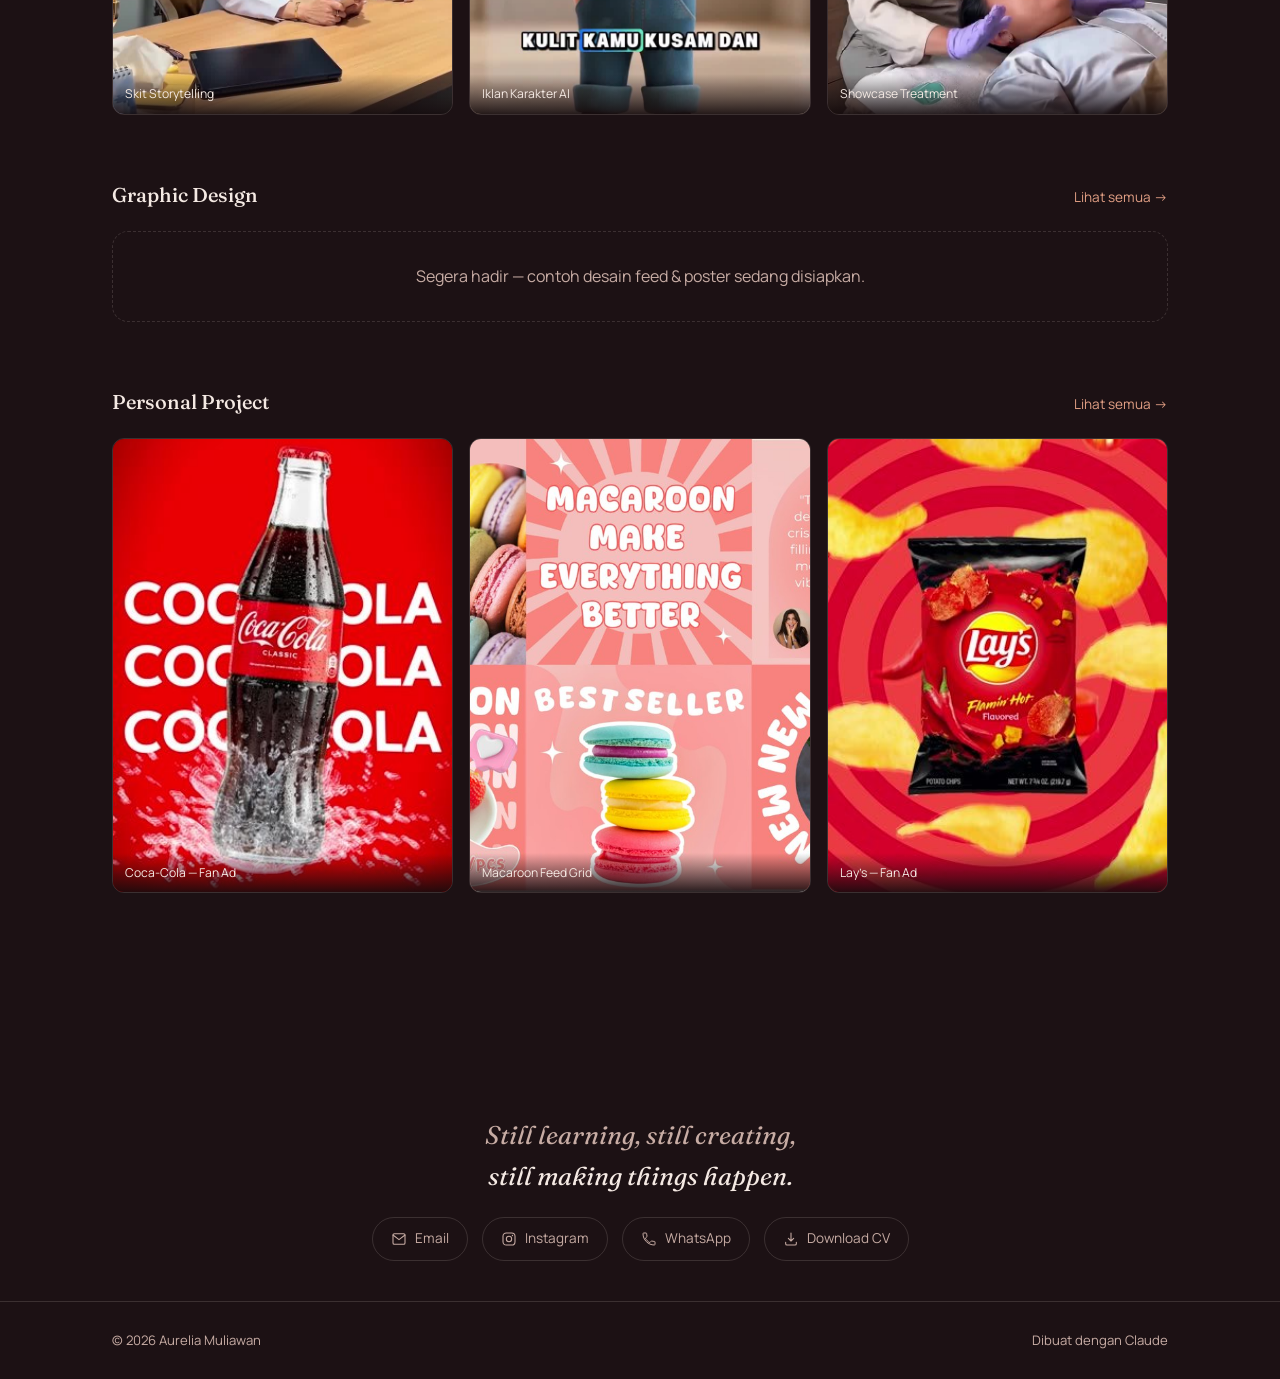
==== commit 4192df9d: "Add files via upload" ====
--- a/index.html
+++ b/index.html
@@ -174,7 +174,7 @@
       <svg viewBox="0 0 24 24" fill="none"><rect x="3" y="3" width="18" height="18" rx="5" stroke="currentColor" stroke-width="1.6"/><circle cx="12" cy="12" r="4" stroke="currentColor" stroke-width="1.6"/><circle cx="17.2" cy="6.8" r="1" fill="currentColor"/></svg>
       Instagram
     </a>
-    <a href="https://wa.me/62082122871169" target="_blank" rel="noopener">
+    <a href="https://wa.me/62887782975263" target="_blank" rel="noopener">
       <svg viewBox="0 0 24 24" fill="none"><path d="M6.6 10.8c1.4 2.8 3.8 5.2 6.6 6.6l2.2-2.2c.3-.3.7-.4 1-.2 1.1.4 2.3.6 3.6.6.6 0 1 .4 1 1v3.4c0 .6-.4 1-1 1C10.7 21 3 13.3 3 4c0-.6.4-1 1-1h3.5c.6 0 1 .4 1 1 0 1.2.2 2.4.6 3.6.1.4 0 .8-.2 1L6.6 10.8Z" stroke="currentColor" stroke-width="1.5" stroke-linejoin="round"/></svg>
       WhatsApp
     </a>
--- a/assets/css/style.css
+++ b/assets/css/style.css
@@ -0,0 +1,954 @@
+@import url('https://fonts.googleapis.com/css2?family=Fraunces:ital,opsz,wght@0,9..144,400;0,9..144,500;0,9..144,600;1,9..144,500&family=Manrope:wght@400;500;600;700&display=swap');
+
+:root{
+  --bg: #1c1114;
+  --bg-soft: #241619;
+  --bg-card: #2b1a1e;
+  --ink: #f4e9e3;
+  --ink-dim: #c7aca4;
+  --accent: #e3a085;
+  --accent-deep: #a85a49;
+  --line: rgba(244,233,227,0.14);
+  --serif: 'Fraunces', Georgia, serif;
+  --sans: 'Manrope', -apple-system, sans-serif;
+  --maxw: 1120px;
+}
+
+*{ box-sizing:border-box; margin:0; padding:0; }
+
+html{ scroll-behavior:smooth; }
+
+body{
+  background:var(--bg);
+  color:var(--ink);
+  font-family:var(--sans);
+  font-size:16px;
+  line-height:1.6;
+  -webkit-font-smoothing:antialiased;
+  overflow-x:hidden;
+}
+
+img, video{ max-width:100%; display:block; }
+
+a{ color:inherit; text-decoration:none; }
+
+.wrap{
+  max-width:var(--maxw);
+  margin:0 auto;
+  padding:0 32px;
+}
+
+/* ---------- NAV ---------- */
+header{
+  position:sticky; top:0; z-index:40;
+  background:rgba(28,17,20,0.86);
+  backdrop-filter:blur(10px);
+  border-bottom:1px solid var(--line);
+}
+nav.wrap{
+  display:flex; align-items:center; justify-content:space-between;
+  height:72px;
+}
+.brand{
+  font-family:var(--serif);
+  font-size:1.15rem;
+  font-weight:600;
+  letter-spacing:0.01em;
+}
+.nav-links{ display:flex; gap:32px; align-items:center; }
+.nav-links a{
+  font-size:0.92rem;
+  color:var(--ink-dim);
+  transition:color .2s ease;
+}
+.nav-links a:hover{ color:var(--accent); }
+.nav-links a.cta{
+  color:var(--bg);
+  background:var(--accent);
+  padding:9px 18px;
+  border-radius:100px;
+  font-weight:600;
+}
+.nav-links a.cta:hover{ background:#eeb298; color:var(--bg); }
+.nav-links a.active:not(.cta){ color:var(--accent); }
+.nav-links a.cta.active{ background:#eeb298; }
+
+.nav-toggle{ display:none; }
+
+/* ---------- HERO ---------- */
+.hero{
+  padding:88px 0 96px;
+  position:relative;
+}
+.hero .wrap{
+  display:grid;
+  grid-template-columns:1.15fr 0.85fr;
+  gap:56px;
+  align-items:center;
+}
+.hero-eyebrow{
+  font-size:0.85rem;
+  color:var(--accent);
+  font-weight:600;
+  letter-spacing:0.04em;
+  margin-bottom:18px;
+}
+.hero h1{
+  font-family:var(--serif);
+  font-weight:500;
+  font-size:clamp(2.6rem, 5.2vw, 4.1rem);
+  line-height:1.05;
+  margin-bottom:22px;
+}
+.hero h1 em{
+  font-style:italic;
+  color:var(--accent);
+}
+.hero p.lede{
+  font-size:1.08rem;
+  color:var(--ink-dim);
+  max-width:46ch;
+  margin-bottom:34px;
+}
+.hero-actions{ display:flex; gap:14px; flex-wrap:wrap; }
+.btn{
+  display:inline-flex; align-items:center; gap:8px;
+  padding:14px 26px;
+  border-radius:100px;
+  font-weight:600;
+  font-size:0.95rem;
+  transition:transform .2s ease, background .2s ease, color .2s ease;
+}
+.btn-primary{
+  background:var(--accent);
+  color:#211215;
+}
+.btn-primary:hover{ transform:translateY(-2px); background:#eeb298; }
+.btn-ghost{
+  border:1px solid var(--line);
+  color:var(--ink);
+}
+.btn-ghost:hover{ border-color:var(--accent); color:var(--accent); }
+
+.hero-photo{
+  position:relative;
+  aspect-ratio:4/5;
+  border-radius:18px;
+  overflow:hidden;
+  background:var(--bg-card);
+}
+.hero-photo img{
+  width:100%; height:100%; object-fit:cover;
+}
+.hero-photo::after{
+  content:'';
+  position:absolute; inset:0;
+  background:linear-gradient(180deg, rgba(28,17,20,0) 55%, rgba(28,17,20,0.55) 100%);
+}
+.hero-tag{
+  position:absolute; left:16px; bottom:16px; z-index:2;
+  background:rgba(28,17,20,0.72);
+  backdrop-filter:blur(6px);
+  border:1px solid var(--line);
+  border-radius:12px;
+  padding:12px 16px;
+  font-size:0.82rem;
+  color:var(--ink-dim);
+}
+.hero-tag strong{ color:var(--ink); display:block; font-size:0.95rem; font-family:var(--serif); }
+
+/* ---------- SECTION HEADS ---------- */
+.section{ padding:88px 0; border-top:1px solid var(--line); }
+.section-head{
+  display:flex;
+  justify-content:space-between;
+  align-items:flex-end;
+  gap:24px;
+  margin-bottom:48px;
+  flex-wrap:wrap;
+}
+.section-head h2{
+  font-family:var(--serif);
+  font-weight:500;
+  font-size:clamp(1.9rem, 3.4vw, 2.6rem);
+}
+.section-head p{
+  color:var(--ink-dim);
+  max-width:38ch;
+  font-size:0.98rem;
+}
+
+/* ---------- ABOUT ---------- */
+.about-grid{
+  display:grid;
+  grid-template-columns:1fr 1fr;
+  gap:64px;
+  align-items:start;
+}
+.about-bio p{
+  color:var(--ink-dim);
+  font-size:1.04rem;
+  margin-bottom:18px;
+}
+.about-bio p:first-child{
+  color:var(--ink);
+  font-size:1.14rem;
+}
+.pill-row{
+  display:flex; flex-wrap:wrap; gap:10px;
+  margin-top:28px;
+}
+.pill{
+  border:1px solid var(--line);
+  border-radius:100px;
+  padding:9px 16px;
+  font-size:0.85rem;
+  color:var(--ink-dim);
+}
+.side-box{
+  background:var(--bg-soft);
+  border:1px solid var(--line);
+  border-radius:16px;
+  padding:28px;
+}
+.side-box + .side-box{ margin-top:20px; }
+#kontak{ scroll-margin-top:100px; }
+.side-box h3{
+  font-family:var(--serif);
+  font-size:0.78rem;
+  text-transform:uppercase;
+  letter-spacing:0.08em;
+  color:var(--accent);
+  margin-bottom:14px;
+  font-weight:600;
+}
+.edu-item{ display:flex; flex-direction:column; gap:3px; }
+.edu-item .degree{ font-weight:600; font-size:1rem; }
+.edu-item .school{ color:var(--ink-dim); font-size:0.92rem; }
+.lang-row{ display:flex; justify-content:space-between; padding:8px 0; border-bottom:1px solid var(--line); font-size:0.92rem; }
+.lang-row:last-child{ border-bottom:none; }
+.lang-row span:last-child{ color:var(--ink-dim); }
+
+/* ---------- WORK / PHONES ---------- */
+.work-grid{
+  display:grid;
+  grid-template-columns:repeat(3, 1fr);
+  gap:36px;
+}
+.work-card{ text-align:center; }
+.phone{
+  position:relative;
+  aspect-ratio:9/16;
+  border-radius:26px;
+  padding:10px;
+  background:linear-gradient(160deg, #3a2226, #1c1114);
+  border:1px solid var(--line);
+  box-shadow:0 24px 50px -20px rgba(0,0,0,0.6);
+  margin-bottom:20px;
+}
+.phone-screen{
+  position:relative;
+  width:100%; height:100%;
+  border-radius:18px;
+  overflow:hidden;
+  background:#000;
+}
+.phone-screen video, .phone-screen img{
+  width:100%; height:100%; object-fit:cover;
+}
+.play-badge{
+  position:absolute; inset:0;
+  display:flex; align-items:center; justify-content:center;
+  background:rgba(12,6,7,0.28);
+  opacity:1;
+  transition:opacity .25s ease;
+  cursor:pointer;
+}
+.play-badge svg{ width:52px; height:52px; }
+.phone-screen.playing .play-badge{ opacity:0; pointer-events:none; }
+.work-card h3{
+  font-family:var(--serif);
+  font-size:1.05rem;
+  font-weight:500;
+  margin-bottom:6px;
+}
+.work-card p{
+  color:var(--ink-dim);
+  font-size:0.88rem;
+  max-width:26ch;
+  margin:0 auto;
+}
+
+/* ---------- CONTACT ---------- */
+.contact{
+  text-align:center;
+}
+.contact h2{
+  font-family:var(--serif);
+  font-weight:500;
+  font-size:clamp(2.1rem, 4.4vw, 3.2rem);
+  max-width:16ch;
+  margin:0 auto 20px;
+}
+.contact p.lede{
+  color:var(--ink-dim);
+  max-width:44ch;
+  margin:0 auto 36px;
+}
+.contact-links{
+  display:flex; gap:16px; justify-content:center; flex-wrap:wrap;
+}
+
+footer{
+  border-top:1px solid var(--line);
+  padding:28px 0;
+}
+footer .wrap{
+  display:flex; justify-content:space-between; align-items:center;
+  flex-wrap:wrap; gap:10px;
+  font-size:0.82rem;
+  color:var(--ink-dim);
+}
+
+/* ---------- FOOTER CONTACT ROW ---------- */
+.footer-contact{
+  display:flex; justify-content:center; gap:14px; flex-wrap:wrap;
+  padding:0 24px 40px;
+}
+.footer-contact a{
+  display:flex; align-items:center; gap:8px;
+  border:1px solid var(--line);
+  border-radius:100px;
+  padding:10px 18px;
+  font-size:0.85rem;
+  color:var(--ink-dim);
+  transition:all .2s ease;
+}
+.footer-contact a:hover{ border-color:var(--accent); color:var(--accent); }
+.footer-contact a svg{ width:16px; height:16px; }
+
+/* ---------- HOME: MINI PREVIEW STRIPS ---------- */
+.preview-block{ padding:0 0 64px; }
+.preview-head{
+  display:flex; justify-content:space-between; align-items:baseline;
+  margin-bottom:20px;
+}
+.preview-head h3{ font-family:var(--serif); font-weight:500; font-size:1.25rem; }
+.preview-head a{ font-size:0.85rem; color:var(--accent); }
+.preview-head a:hover{ text-decoration:underline; }
+.preview-strip{
+  display:grid;
+  grid-template-columns:repeat(3, 1fr);
+  gap:16px;
+}
+.preview-thumb{
+  position:relative;
+  aspect-ratio:3/4;
+  border-radius:12px;
+  overflow:hidden;
+  border:1px solid var(--line);
+}
+.preview-thumb img{ width:100%; height:100%; object-fit:cover; }
+.preview-thumb .cap{
+  position:absolute; left:0; right:0; bottom:0;
+  padding:10px 12px;
+  font-size:0.76rem;
+  color:var(--ink);
+  background:linear-gradient(180deg, rgba(28,17,20,0) 0%, rgba(20,11,13,0.9) 100%);
+}
+
+/* ---------- REVEAL ---------- */
+.reveal{ opacity:0; transform:translateY(18px); transition:opacity .7s ease, transform .7s ease; }
+.reveal.in{ opacity:1; transform:translateY(0); }
+
+@media (prefers-reduced-motion: reduce){
+  .reveal{ opacity:1; transform:none; transition:none; }
+  html{ scroll-behavior:auto; }
+}
+
+/* ---------- PAGE HERO (inner pages) ---------- */
+.page-hero{
+  padding:56px 0 40px;
+  border-bottom:1px solid var(--line);
+}
+.page-hero .eyebrow{
+  font-size:0.85rem;
+  color:var(--accent);
+  font-weight:600;
+  letter-spacing:0.04em;
+  margin-bottom:12px;
+}
+.page-hero h1{
+  font-family:var(--serif);
+  font-weight:500;
+  font-size:clamp(2.2rem, 4.4vw, 3.4rem);
+  margin-bottom:14px;
+}
+.page-hero p{
+  color:var(--ink-dim);
+  max-width:56ch;
+  font-size:1.02rem;
+}
+.breadcrumb{
+  font-size:0.85rem;
+  color:var(--ink-dim);
+  margin-bottom:18px;
+}
+.breadcrumb a:hover{ color:var(--accent); }
+.breadcrumb span{ opacity:0.5; margin:0 6px; }
+
+/* ---------- HOME: PICK A CARD ---------- */
+.deck-intro{
+  padding:96px 0 40px;
+  text-align:center;
+}
+.deck-intro .eyebrow{
+  font-size:0.85rem;
+  color:var(--accent);
+  font-weight:600;
+  letter-spacing:0.06em;
+  margin-bottom:18px;
+}
+.deck-intro h1{
+  font-family:var(--serif);
+  font-weight:500;
+  font-size:clamp(2.6rem, 6vw, 4.6rem);
+  line-height:1.05;
+  margin-bottom:18px;
+}
+.deck-intro h1 em{ font-style:italic; color:var(--accent); }
+.deck-intro p{
+  color:var(--ink-dim);
+  max-width:52ch;
+  margin:0 auto 8px;
+  font-size:1.05rem;
+}
+.deck-sub{
+  font-size:0.85rem;
+  color:var(--ink-dim);
+  letter-spacing:0.03em;
+  margin-bottom:44px;
+}
+
+.deck-grid{
+  display:grid;
+  grid-template-columns:repeat(4, 1fr);
+  gap:20px;
+  padding-bottom:20px;
+}
+.deck-card{
+  position:relative;
+  aspect-ratio:3/4.1;
+  border-radius:20px;
+  overflow:hidden;
+  border:1px solid var(--line);
+  background:linear-gradient(160deg, #3a2226, #1c1114);
+  display:flex; flex-direction:column; justify-content:flex-end;
+  padding:20px;
+  transition:transform .3s ease, border-color .3s ease;
+}
+.deck-card:hover{ transform:translateY(-8px); border-color:var(--accent); }
+.deck-card .num{
+  position:absolute; top:16px; right:18px;
+  font-family:var(--serif);
+  font-size:0.85rem;
+  color:var(--ink-dim);
+}
+.deck-card img{
+  position:absolute; inset:0;
+  width:100%; height:100%; object-fit:cover;
+  opacity:0.55;
+  transition:opacity .3s ease, transform .4s ease;
+}
+.deck-card:hover img{ opacity:0.8; transform:scale(1.05); }
+.deck-card::after{
+  content:'';
+  position:absolute; inset:0;
+  background:linear-gradient(180deg, rgba(28,17,20,0) 30%, rgba(20,11,13,0.92) 100%);
+}
+.deck-card .label{
+  position:relative; z-index:2;
+  font-family:var(--serif);
+  font-size:1.3rem;
+  font-weight:500;
+  line-height:1.15;
+  margin-bottom:4px;
+}
+.deck-card .tag{
+  position:relative; z-index:2;
+  font-size:0.78rem;
+  color:var(--ink-dim);
+}
+
+/* ---------- TIMELINE (About) ---------- */
+.timeline{ display:flex; flex-direction:column; gap:0; }
+.tl-item{
+  position:relative;
+  padding:0 0 36px 30px;
+  border-left:1px solid var(--line);
+}
+.tl-item:last-child{ border-left:1px solid transparent; padding-bottom:0; }
+.tl-item::before{
+  content:'';
+  position:absolute; left:-5px; top:4px;
+  width:9px; height:9px;
+  border-radius:50%;
+  background:var(--accent);
+}
+.tl-date{
+  font-size:0.8rem;
+  color:var(--accent);
+  font-weight:600;
+  letter-spacing:0.03em;
+  margin-bottom:6px;
+}
+.tl-role{ font-family:var(--serif); font-size:1.15rem; font-weight:500; margin-bottom:2px; }
+.tl-org{ color:var(--ink-dim); font-size:0.92rem; margin-bottom:10px; font-style:italic; }
+.tl-item ul{ padding-left:18px; }
+.tl-item li{ color:var(--ink-dim); font-size:0.94rem; margin-bottom:5px; }
+
+/* ---------- GALLERY TABS ---------- */
+.tabbar{
+  display:flex; gap:8px; flex-wrap:wrap;
+  margin-bottom:40px;
+}
+.tabbar button{
+  font-family:var(--sans);
+  background:none;
+  border:1px solid var(--line);
+  color:var(--ink-dim);
+  padding:10px 18px;
+  border-radius:100px;
+  font-size:0.88rem;
+  font-weight:600;
+  cursor:pointer;
+  transition:all .2s ease;
+}
+.tabbar button.active, .tabbar button:hover{
+  border-color:var(--accent);
+  color:var(--accent);
+}
+
+/* ---------- FEED GRID IMAGE CARD ---------- */
+.feed-card{
+  border-radius:16px;
+  overflow:hidden;
+  border:1px solid var(--line);
+  background:var(--bg-soft);
+}
+.feed-card img{ width:100%; display:block; }
+.feed-card .feed-caption{ padding:18px 20px; }
+.feed-card h3{ font-family:var(--serif); font-size:1.05rem; margin-bottom:4px; }
+.feed-card p{ color:var(--ink-dim); font-size:0.88rem; }
+
+.mixed-grid{
+  display:grid;
+  grid-template-columns:repeat(3, 1fr);
+  gap:36px;
+}
+.mixed-grid.two-col{ grid-template-columns:repeat(2, 1fr); }
+.mixed-grid .span-2{ grid-column:span 2; }
+
+/* ---------- EMPTY STATE ---------- */
+.empty-state{
+  text-align:center;
+  padding:60px 20px;
+  border:1px dashed var(--line);
+  border-radius:16px;
+  color:var(--ink-dim);
+}
+.empty-state h3{ font-family:var(--serif); color:var(--ink); font-size:1.3rem; margin-bottom:10px; }
+
+/* ---------- CONTACT PAGE ---------- */
+.contact-grid{
+  display:grid;
+  grid-template-columns:1fr 1fr;
+  gap:40px;
+}
+.contact-card{
+  background:var(--bg-soft);
+  border:1px solid var(--line);
+  border-radius:16px;
+  padding:32px;
+  display:flex; align-items:center; gap:18px;
+  transition:border-color .2s ease, transform .2s ease;
+}
+.contact-card:hover{ border-color:var(--accent); transform:translateY(-3px); }
+.contact-card .icon{
+  width:48px; height:48px;
+  border-radius:12px;
+  background:rgba(227,160,133,0.12);
+  display:flex; align-items:center; justify-content:center;
+  color:var(--accent);
+  flex-shrink:0;
+}
+.contact-card h3{ font-family:var(--serif); font-size:1.05rem; margin-bottom:3px; }
+.contact-card p{ color:var(--ink-dim); font-size:0.88rem; word-break:break-all; }
+
+/* ---------- STATUS BADGE ---------- */
+.status-badge{
+  display:inline-flex; align-items:center; gap:8px;
+  border:1px solid var(--line);
+  border-radius:100px;
+  padding:8px 16px;
+  font-size:0.82rem;
+  color:var(--ink-dim);
+}
+.status-badge .dot{
+  width:8px; height:8px; border-radius:50%;
+  background:#7cc48f;
+  box-shadow:0 0 0 3px rgba(124,196,143,0.2);
+}
+
+/* ---------- STATS ROW (hero) ---------- */
+.stats-row{
+  display:flex; gap:36px; margin-top:30px; flex-wrap:wrap;
+}
+.stat-item{ display:flex; flex-direction:column; }
+.stat-item .num{ font-family:var(--serif); font-size:1.6rem; color:var(--accent); font-weight:500; }
+.stat-item .lbl{ font-size:0.8rem; color:var(--ink-dim); }
+
+/* ---------- TOOLS ROW ---------- */
+.tools-row{
+  display:flex; gap:12px; flex-wrap:wrap; margin-top:28px;
+}
+.tool-chip{
+  display:flex; align-items:center; gap:9px;
+  border:1px solid var(--line);
+  border-radius:100px;
+  padding:8px 16px 8px 8px;
+  font-size:0.85rem;
+  color:var(--ink-dim);
+}
+.tool-chip .mono{
+  width:26px; height:26px;
+  border-radius:50%;
+  background:var(--accent);
+  color:#211215;
+  font-family:var(--serif);
+  font-weight:600;
+  font-size:0.72rem;
+  display:flex; align-items:center; justify-content:center;
+}
+.tool-chip img{
+  width:24px; height:24px;
+  border-radius:50%;
+  object-fit:cover;
+}
+
+/* ---------- ACHIEVEMENT BADGE ---------- */
+.achieve-card{
+  display:flex; align-items:center; gap:22px;
+  background:var(--bg-soft);
+  border:1px solid var(--line);
+  border-radius:16px;
+  padding:26px 28px;
+}
+.achieve-card .big-num{
+  font-family:var(--serif);
+  font-size:2.4rem;
+  color:var(--accent);
+  font-weight:500;
+  line-height:1;
+  white-space:nowrap;
+}
+.achieve-card .desc{ color:var(--ink-dim); font-size:0.92rem; }
+.achieve-card .desc strong{ color:var(--ink); }
+
+/* ---------- FOOTER QUOTE ---------- */
+.footer-quote{
+  text-align:center;
+  padding:70px 24px 20px;
+  font-family:var(--serif);
+  font-style:italic;
+  font-size:clamp(1.2rem, 2.6vw, 1.6rem);
+  color:var(--ink-dim);
+}
+.footer-quote span{ color:var(--ink); }
+
+/* ---------- CHAPTER HERO (big title over photo) ---------- */
+.chapter-hero{
+  position:relative;
+  min-height:52vh;
+  margin:20px auto 0;
+  max-width:var(--maxw);
+  width:calc(100% - 64px);
+  border-radius:24px;
+  overflow:hidden;
+  background-size:cover;
+  background-position:center;
+  display:flex;
+  align-items:flex-end;
+}
+.chapter-hero::before{
+  content:'';
+  position:absolute; inset:0;
+  background:linear-gradient(180deg, rgba(20,11,13,0.25) 0%, rgba(20,11,13,0.55) 55%, rgba(15,9,10,0.95) 100%);
+}
+.chapter-label{
+  position:absolute; top:22px; left:28px; z-index:2;
+  font-size:0.78rem;
+  letter-spacing:0.18em;
+  text-transform:uppercase;
+  color:var(--ink-dim);
+  font-weight:600;
+}
+.chapter-title{
+  position:relative; z-index:2;
+  font-family:var(--serif);
+  font-weight:600;
+  font-size:clamp(2.8rem, 9vw, 6.5rem);
+  line-height:0.95;
+  color:var(--accent);
+  padding:36px 32px;
+  text-shadow:0 12px 40px rgba(0,0,0,0.55);
+}
+.chapter-title em{ color:var(--ink); font-style:italic; }
+
+/* ---------- HOME: PORTFOLIO GIANT HERO ---------- */
+.portfolio-topline{
+  display:flex; align-items:center; justify-content:center; gap:14px;
+  font-size:0.82rem;
+  letter-spacing:0.1em;
+  text-transform:uppercase;
+  color:var(--ink-dim);
+  margin-bottom:22px;
+}
+.portfolio-topline em{ color:var(--accent); font-style:normal; font-weight:700; }
+.portfolio-topline .dv{ width:28px; height:1px; background:var(--line); }
+
+.portfolio-giant{
+  position:relative;
+  display:flex; justify-content:center; align-items:flex-start;
+  gap:14px;
+  margin-bottom:26px;
+}
+.portfolio-giant h1{
+  font-family:var(--serif);
+  font-weight:700;
+  font-size:clamp(3rem, 10vw, 7.2rem);
+  line-height:0.9;
+  letter-spacing:-0.01em;
+  color:var(--ink);
+}
+.year-badge{
+  background:var(--accent);
+  color:#211215;
+  font-family:var(--sans);
+  font-weight:700;
+  font-size:0.9rem;
+  padding:6px 14px;
+  border-radius:100px;
+  margin-top:10px;
+  white-space:nowrap;
+}
+
+.portfolio-name-row{
+  display:flex; flex-direction:column; align-items:center; gap:14px;
+  margin-bottom:34px;
+}
+.portfolio-name-row h2{
+  font-family:var(--serif);
+  font-weight:400;
+  font-size:clamp(1.3rem, 2.6vw, 1.7rem);
+  color:var(--ink-dim);
+}
+.portfolio-name-row h2 strong{ color:var(--ink); font-weight:600; }
+.role-list{
+  display:flex; gap:24px; flex-wrap:wrap; justify-content:center;
+  list-style:none;
+  font-size:0.85rem;
+  color:var(--ink-dim);
+}
+.role-list li{ display:flex; align-items:center; gap:6px; }
+.role-list em{ color:var(--accent); font-style:normal; font-weight:700; }
+
+.pick-card-row{
+  display:flex; flex-direction:column; align-items:center; gap:10px;
+  margin-bottom:44px;
+}
+.pick-btn{
+  display:inline-flex; align-items:center; gap:10px;
+  background:var(--accent);
+  color:#211215;
+  font-family:var(--sans);
+  font-weight:700;
+  font-size:0.95rem;
+  padding:14px 24px;
+  border-radius:100px;
+  border:none;
+}
+.pick-btn span{
+  background:rgba(33,18,21,0.18);
+  padding:4px 10px;
+  border-radius:100px;
+  font-size:0.78rem;
+}
+.hover-hint{ font-size:0.78rem; color:var(--ink-dim); letter-spacing:0.05em; }
+
+/* ---------- ICON DECK CARDS ---------- */
+.deck-card.icon-card{
+  background:linear-gradient(160deg, #3a2226, #1c1114);
+  justify-content:space-between;
+}
+.deck-card.icon-card .icon-wrap{
+  position:relative; z-index:2;
+  width:52px; height:52px;
+  border-radius:14px;
+  background:rgba(227,160,133,0.14);
+  display:flex; align-items:center; justify-content:center;
+  color:var(--accent);
+  align-self:flex-start;
+  margin:20px 0 0 20px;
+}
+.deck-card.icon-card .icon-wrap svg{ width:24px; height:24px; }
+
+/* ---------- ABOUT: HELLO INTRO ---------- */
+.hello-block{
+  display:grid;
+  grid-template-columns:280px 1fr;
+  gap:48px;
+  align-items:center;
+  padding:44px 0 56px;
+}
+.age-card{
+  position:relative;
+  border-radius:20px;
+  overflow:hidden;
+  aspect-ratio:3/4;
+  background:var(--bg-soft);
+  border:1px solid var(--line);
+}
+.age-card img{ width:100%; height:100%; object-fit:cover; }
+.age-card .age-num{
+  position:absolute; top:14px; left:14px;
+  font-family:var(--serif);
+  font-weight:700;
+  font-size:2.6rem;
+  color:var(--accent);
+  text-shadow:0 4px 18px rgba(0,0,0,0.5);
+  line-height:1;
+}
+.age-card .age-lbl{
+  position:absolute; right:10px; bottom:14px;
+  writing-mode:vertical-rl;
+  font-size:0.78rem;
+  letter-spacing:0.08em;
+  color:var(--ink-dim);
+  background:rgba(28,17,20,0.6);
+  padding:8px 5px;
+  border-radius:8px;
+}
+.hello-title{
+  font-family:var(--serif);
+  font-weight:800;
+  font-size:clamp(2.6rem, 6vw, 4.2rem);
+  margin-bottom:20px;
+}
+.hello-roles{
+  font-size:1.15rem;
+  color:var(--ink-dim);
+  margin-bottom:16px;
+}
+.hello-roles strong{ color:var(--ink); font-weight:700; }
+.hello-body{ color:var(--ink-dim); font-size:1rem; max-width:64ch; margin-bottom:26px; }
+.hello-body strong{ color:var(--accent); font-weight:600; }
+.chip-row{ display:flex; flex-wrap:wrap; gap:10px; }
+.chip-row a, .chip-row span{
+  display:inline-flex; align-items:center; gap:8px;
+  padding:11px 18px;
+  border-radius:100px;
+  font-size:0.85rem;
+  font-weight:600;
+}
+.chip-solid{ background:var(--accent); color:#211215; }
+.chip-outline{ border:1px solid var(--line); color:var(--ink); }
+.chip-row a:hover{ opacity:0.88; }
+
+/* ---------- ABOUT: STATS STRIP ---------- */
+.stats-strip{
+  display:grid;
+  grid-template-columns:repeat(4, 1fr);
+  border-top:1px solid var(--line);
+  border-bottom:1px solid var(--line);
+}
+.stats-strip .cell{
+  padding:28px 24px;
+  border-left:1px solid var(--line);
+}
+.stats-strip .cell:first-child{ border-left:none; }
+.stats-strip .big{
+  font-family:var(--serif);
+  font-weight:700;
+  font-size:2.2rem;
+  color:var(--ink);
+}
+.stats-strip .big sup{ color:var(--accent); font-size:1.1rem; }
+.stats-strip .lbl{ font-size:0.78rem; color:var(--ink-dim); letter-spacing:0.03em; margin-top:4px; }
+
+/* ---------- ABOUT: INFO COLUMNS ---------- */
+.info-col-head{
+  display:flex; align-items:center; gap:10px;
+  margin-bottom:22px;
+}
+.info-col-head .n{
+  font-family:var(--serif); color:var(--accent); font-weight:700; font-size:0.85rem;
+}
+.info-col-head h3{ font-family:var(--serif); font-weight:600; font-size:1.2rem; }
+
+.tool-row{ margin-bottom:16px; }
+.tool-row-top{ display:flex; align-items:center; gap:12px; margin-bottom:8px; }
+.tool-row-top img{ width:32px; height:32px; border-radius:8px; object-fit:cover; }
+.tool-row-top .t-name{ font-size:0.94rem; font-weight:600; flex:1; }
+.tool-row-top .t-level{ font-size:0.8rem; color:var(--ink-dim); }
+.tool-row-top .t-level b{ color:var(--accent); font-weight:700; font-size:0.95rem; }
+.tool-bar{ height:4px; background:var(--line); border-radius:2px; overflow:hidden; margin-left:44px; }
+.tool-bar span{ display:block; height:100%; background:var(--accent); border-radius:2px; }
+
+.cap-tags{ display:flex; flex-wrap:wrap; gap:9px; }
+
+/* ---------- RESPONSIVE ---------- */
+@media (max-width: 980px){
+  .deck-grid{ grid-template-columns:repeat(3, 1fr); }
+  .mixed-grid{ grid-template-columns:repeat(2, 1fr); }
+  .mixed-grid .span-2{ grid-column:span 1; }
+  .contact-grid{ grid-template-columns:1fr; }
+  .hello-block{ grid-template-columns:1fr; }
+  .age-card{ max-width:240px; }
+  .stats-strip{ grid-template-columns:1fr 1fr; }
+  .stats-strip .cell:nth-child(3){ border-left:none; }
+}
+@media (max-width: 860px){
+  .hero .wrap{ grid-template-columns:1fr; }
+  .hero-photo{ max-width:340px; margin:0 auto; order:-1; }
+  .about-grid{ grid-template-columns:1fr; }
+  .work-grid{ grid-template-columns:1fr 1fr; }
+  .nav-links{
+    position:fixed; top:72px; left:0; right:0;
+    background:var(--bg-soft);
+    border-bottom:1px solid var(--line);
+    flex-direction:column;
+    padding:20px 32px 28px;
+    gap:18px;
+    transform:translateY(-130%);
+    transition:transform .25s ease;
+  }
+  .nav-links.open{ transform:translateY(0); }
+  .nav-toggle{
+    display:block;
+    background:none; border:none;
+    color:var(--ink); font-size:1.5rem;
+    cursor:pointer;
+  }
+}
+@media (max-width: 560px){
+  .wrap{ padding:0 20px; }
+  .work-grid{ grid-template-columns:1fr; max-width:320px; margin:0 auto; }
+  .hero{ padding:56px 0 64px; }
+  .section{ padding:64px 0; }
+  .deck-grid{ grid-template-columns:1fr 1fr; }
+  .mixed-grid{ grid-template-columns:1fr; max-width:340px; margin:0 auto; }
+  .mixed-grid.two-col{ grid-template-columns:1fr; }
+  .preview-strip{ grid-template-columns:1fr 1fr; }
+  .stats-strip{ grid-template-columns:1fr 1fr; }
+}
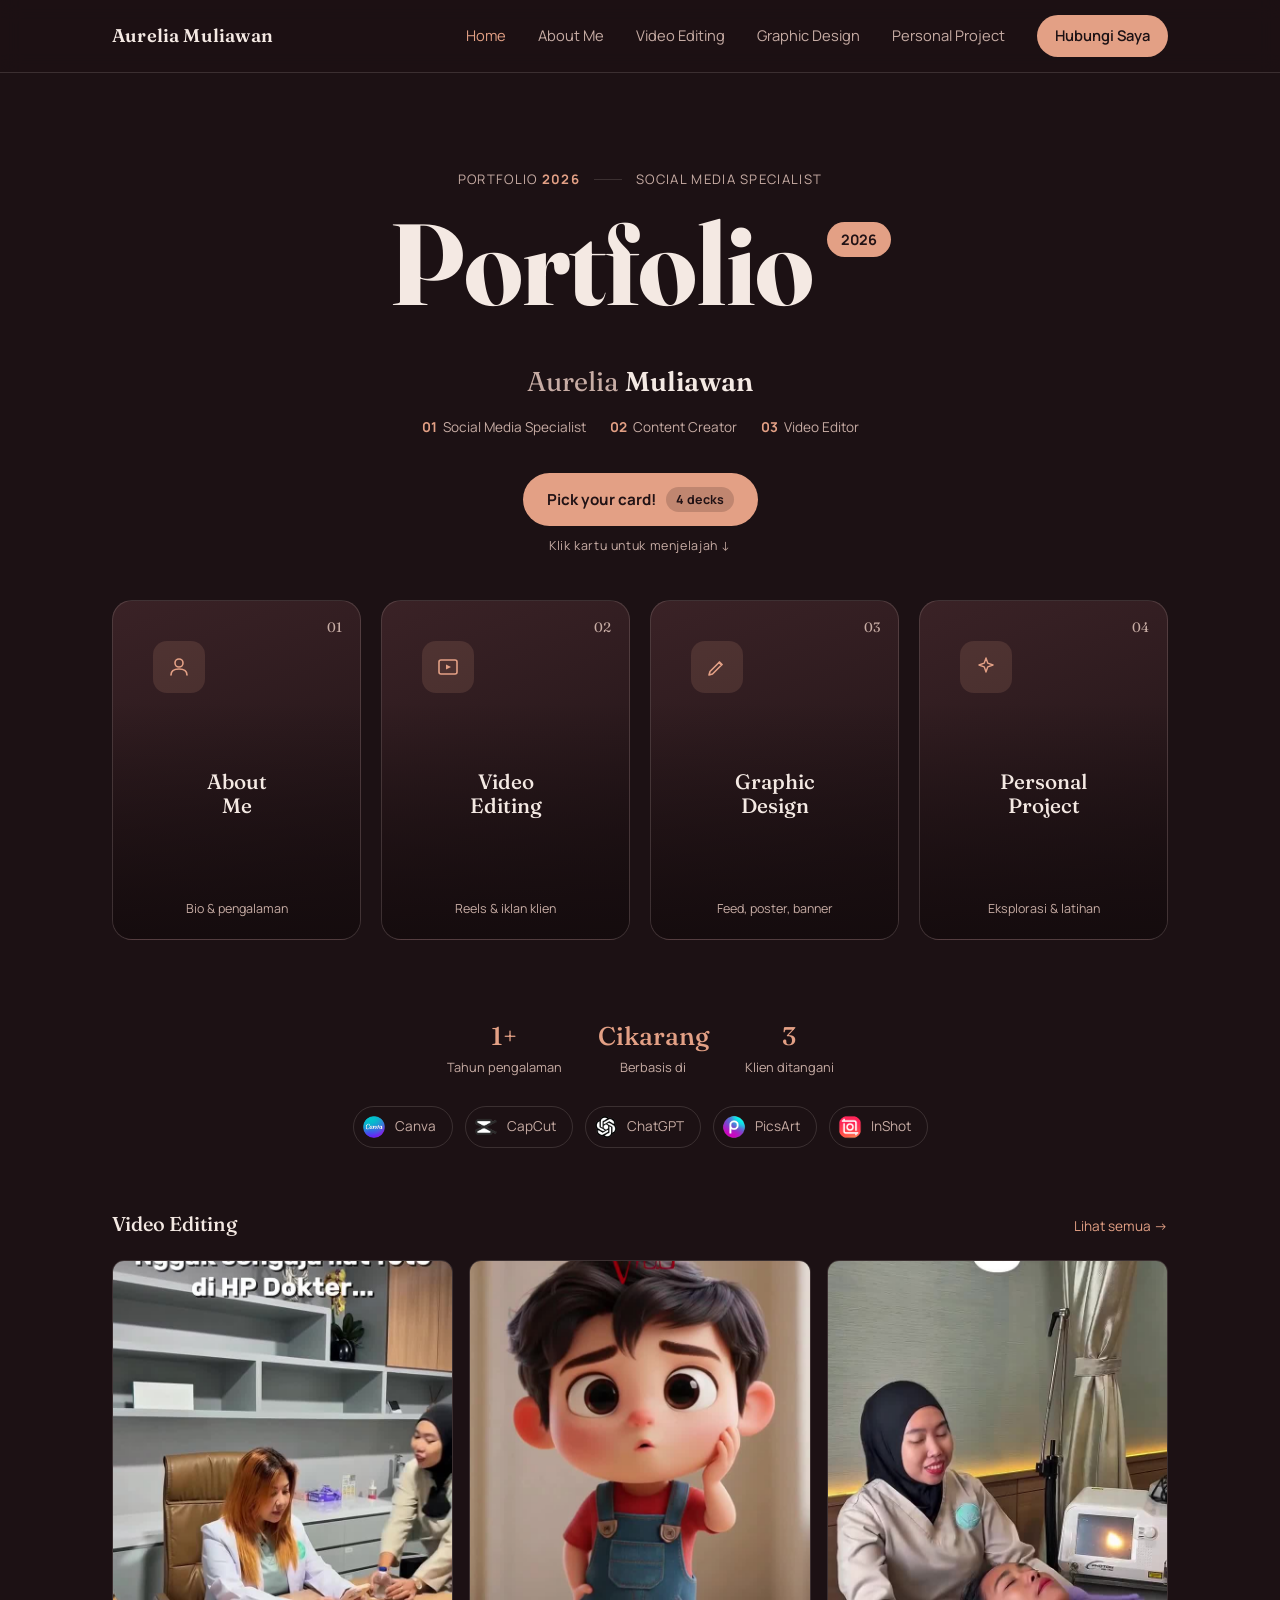
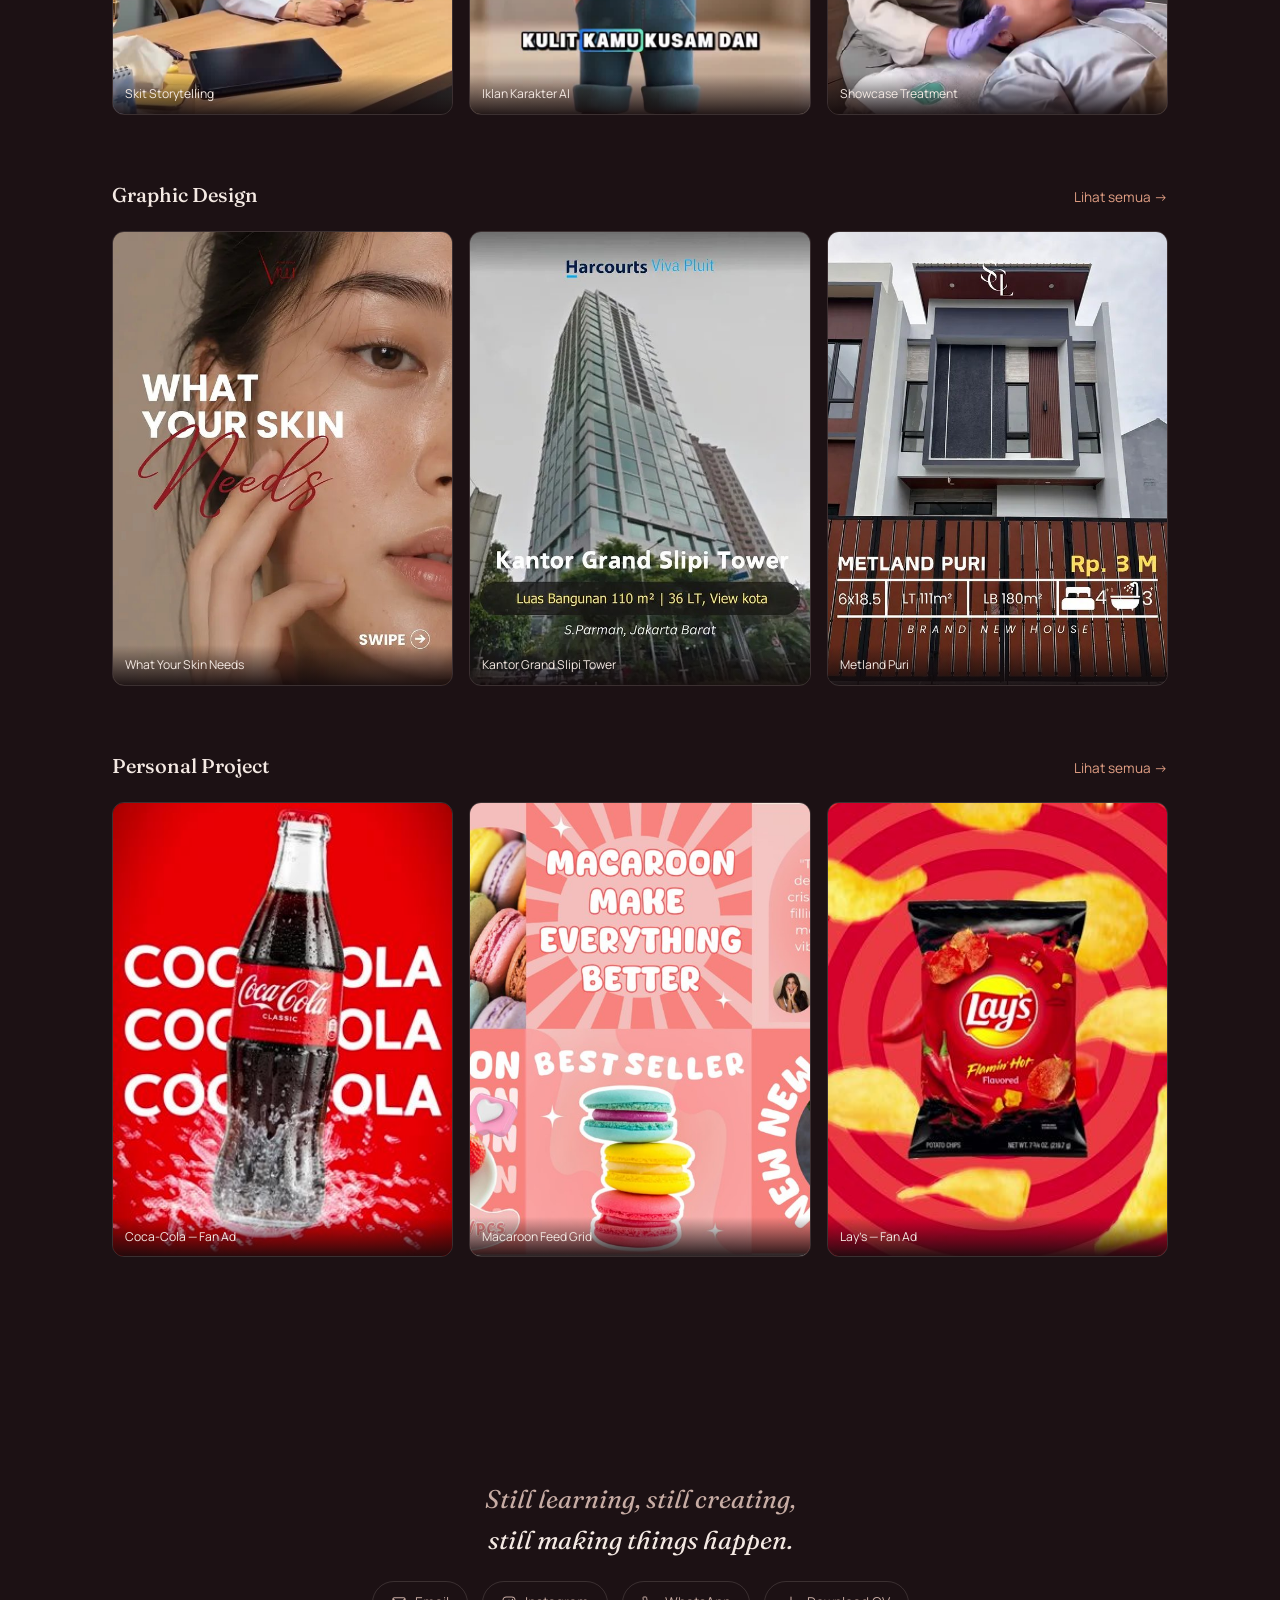
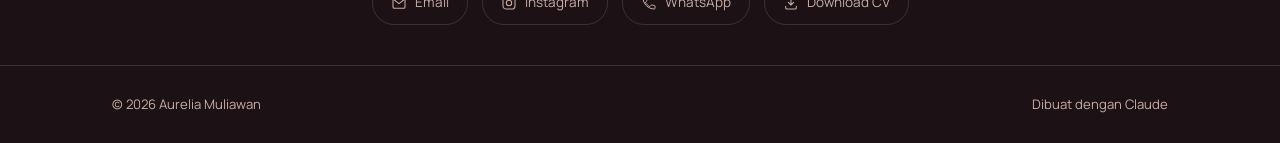
==== commit e04e5b96: "Add files via upload" ====
--- a/index.html
+++ b/index.html
@@ -134,8 +134,19 @@
           <h3>Graphic Design</h3>
           <a href="graphic-design.html">Lihat semua →</a>
         </div>
-        <div class="empty-state" style="padding:32px;">
-          <p style="margin:0;">Segera hadir — contoh desain feed & poster sedang disiapkan.</p>
+        <div class="preview-strip">
+          <a href="graphic-design.html" class="preview-thumb">
+            <img src="assets/img/graphic-design/viuu-01-skin-needs.jpg" alt="">
+            <span class="cap">What Your Skin Needs</span>
+          </a>
+          <a href="graphic-design.html" class="preview-thumb">
+            <img src="assets/img/graphic-design/harcourts-02-grand-slipi.jpg" alt="">
+            <span class="cap">Kantor Grand Slipi Tower</span>
+          </a>
+          <a href="graphic-design.html" class="preview-thumb">
+            <img src="assets/img/graphic-design/homebyorder-02-metland-puri.jpg" alt="">
+            <span class="cap">Metland Puri</span>
+          </a>
         </div>
       </div>
 
--- a/assets/css/style.css
+++ b/assets/css/style.css
@@ -898,7 +898,15 @@
 
 .tool-row{ margin-bottom:16px; }
 .tool-row-top{ display:flex; align-items:center; gap:12px; margin-bottom:8px; }
-.tool-row-top img{ width:32px; height:32px; border-radius:8px; object-fit:cover; }
+.tool-row-top .icon-box{
+  width:32px; height:32px;
+  border-radius:8px;
+  background:var(--bg-soft);
+  display:flex; align-items:center; justify-content:center;
+  flex-shrink:0;
+  overflow:hidden;
+}
+.tool-row-top .icon-box img{ width:100%; height:100%; object-fit:contain; }
 .tool-row-top .t-name{ font-size:0.94rem; font-weight:600; flex:1; }
 .tool-row-top .t-level{ font-size:0.8rem; color:var(--ink-dim); }
 .tool-row-top .t-level b{ color:var(--accent); font-weight:700; font-size:0.95rem; }
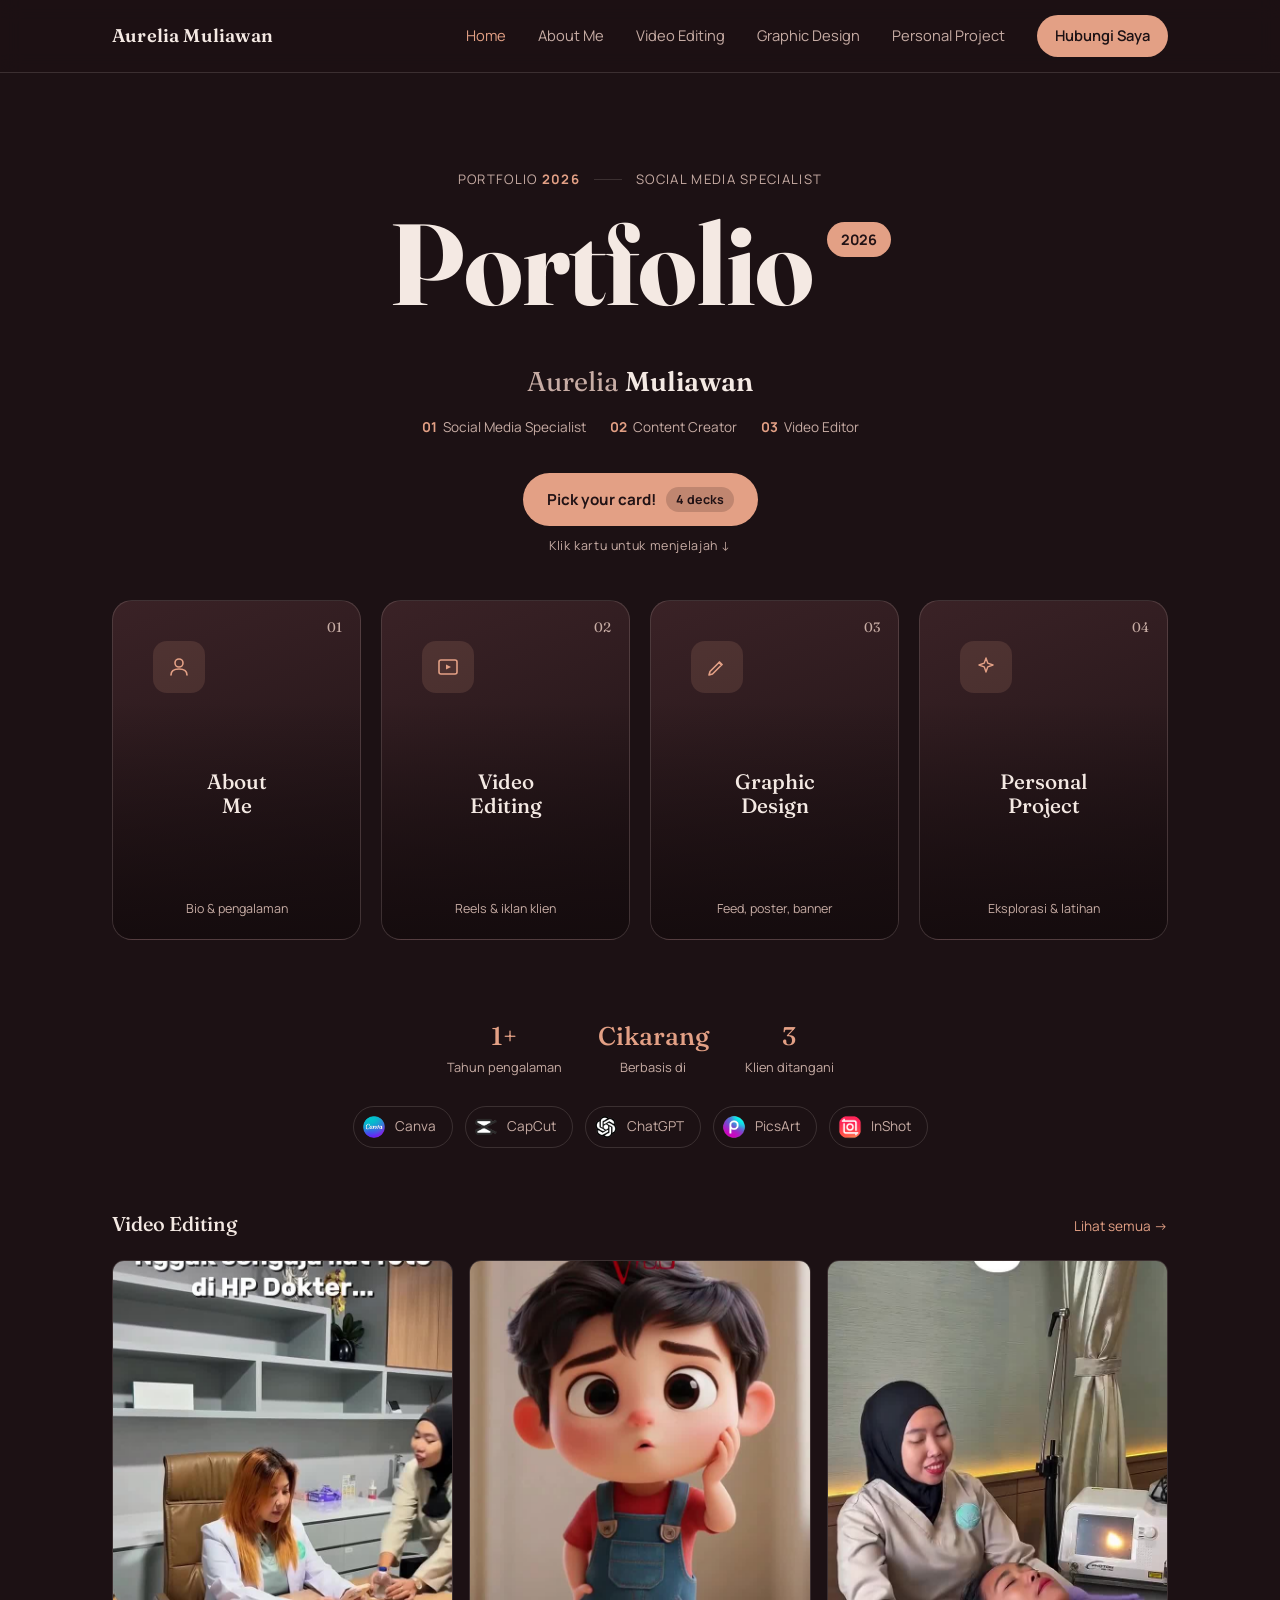
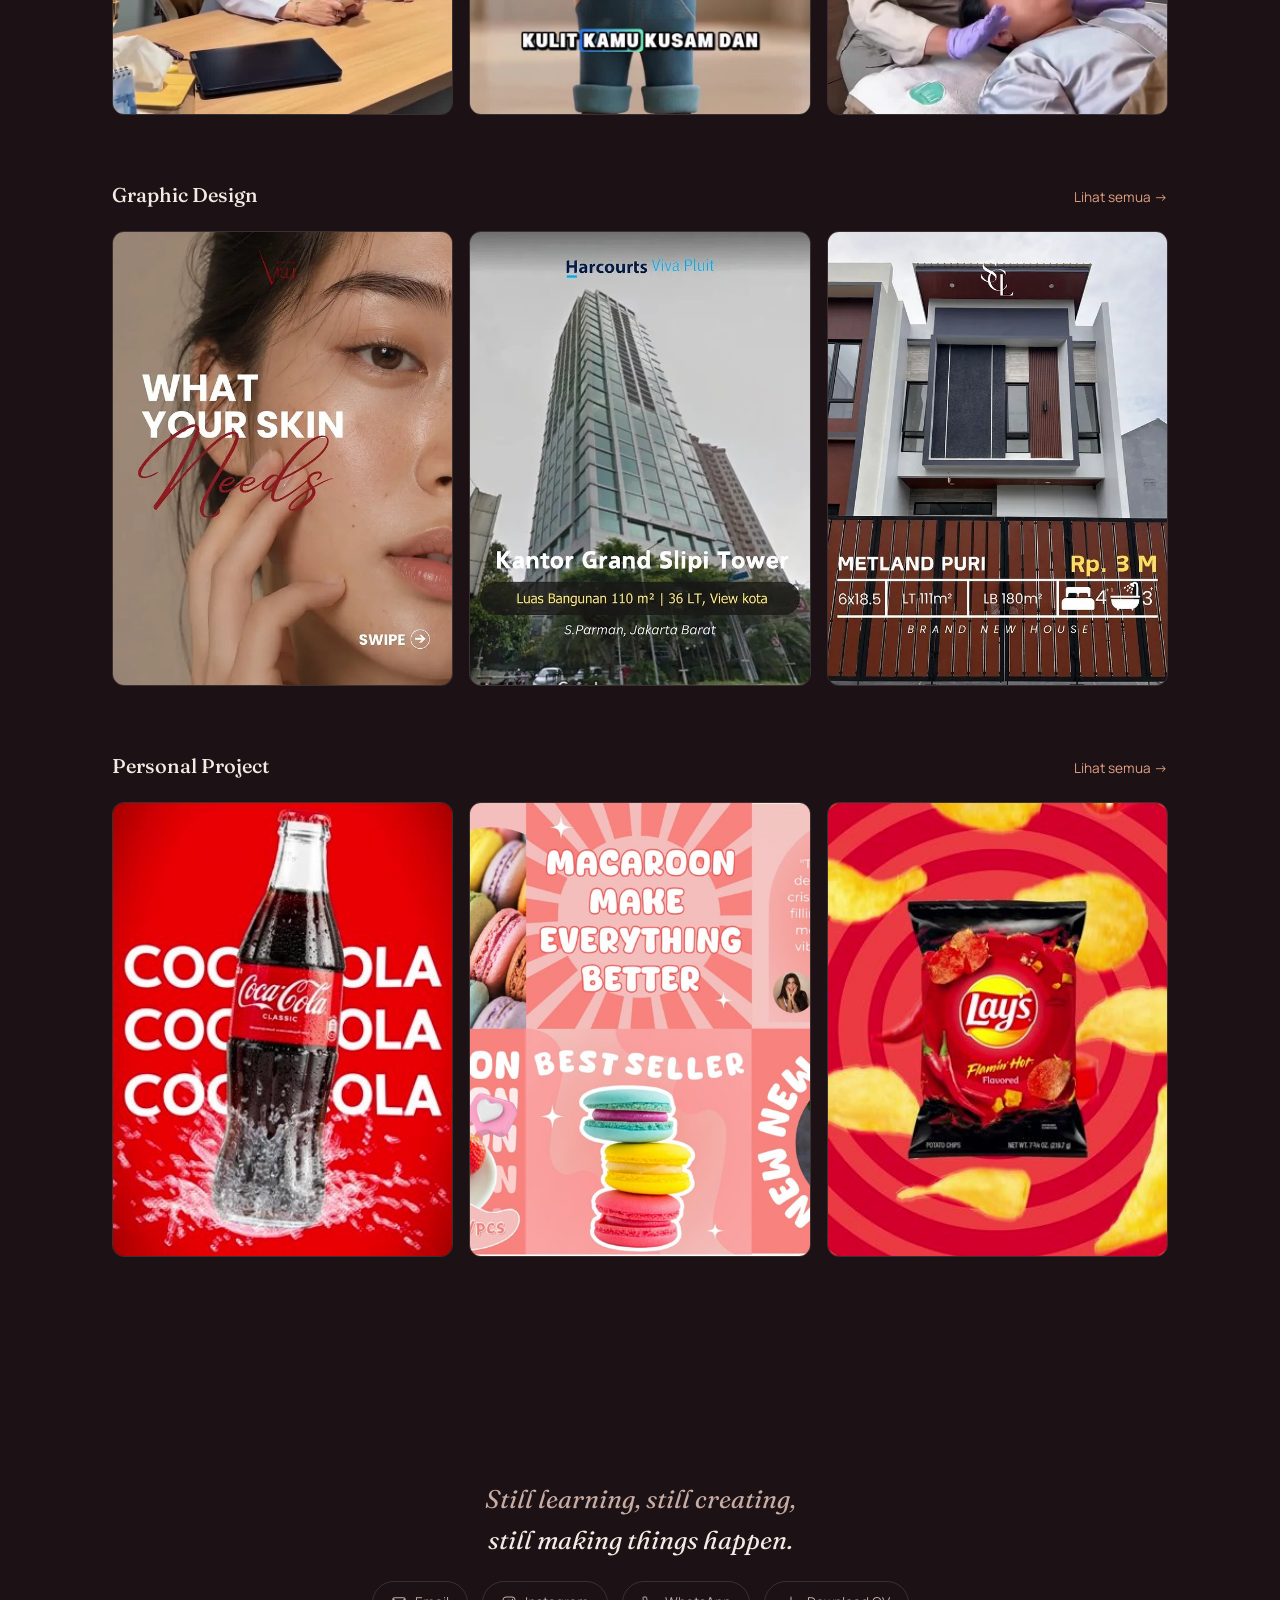
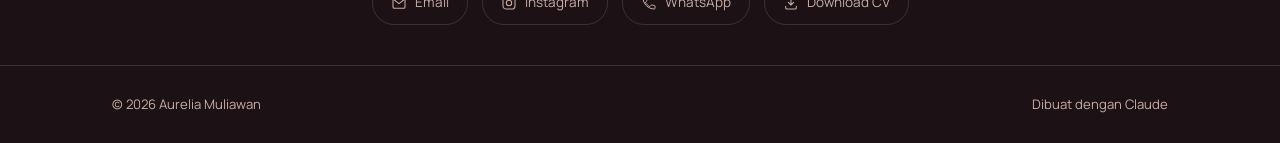
==== commit d82b1b2d: "Add files via upload" ====
--- a/index.html
+++ b/index.html
@@ -116,15 +116,12 @@
         <div class="preview-strip">
           <a href="video-editing.html" class="preview-thumb">
             <img src="assets/posters/skit-dokter.jpg" alt="">
-            <span class="cap">Skit Storytelling</span>
           </a>
           <a href="video-editing.html" class="preview-thumb">
             <img src="assets/posters/ai-klinik-ad.jpg" alt="">
-            <span class="cap">Iklan Karakter AI</span>
           </a>
           <a href="video-editing.html" class="preview-thumb">
             <img src="assets/posters/treatment-showcase.jpg" alt="">
-            <span class="cap">Showcase Treatment</span>
           </a>
         </div>
       </div>
@@ -137,15 +134,12 @@
         <div class="preview-strip">
           <a href="graphic-design.html" class="preview-thumb">
             <img src="assets/img/graphic-design/viuu-01-skin-needs.jpg" alt="">
-            <span class="cap">What Your Skin Needs</span>
           </a>
           <a href="graphic-design.html" class="preview-thumb">
             <img src="assets/img/graphic-design/harcourts-02-grand-slipi.jpg" alt="">
-            <span class="cap">Kantor Grand Slipi Tower</span>
           </a>
           <a href="graphic-design.html" class="preview-thumb">
             <img src="assets/img/graphic-design/homebyorder-02-metland-puri.jpg" alt="">
-            <span class="cap">Metland Puri</span>
           </a>
         </div>
       </div>
@@ -158,15 +152,12 @@
         <div class="preview-strip">
           <a href="personal-project.html" class="preview-thumb">
             <img src="assets/posters/cocacola-ad.jpg" alt="">
-            <span class="cap">Coca-Cola — Fan Ad</span>
           </a>
           <a href="personal-project.html" class="preview-thumb">
             <img src="assets/img/feeds/macaroon-feed.jpg" alt="">
-            <span class="cap">Macaroon Feed Grid</span>
           </a>
           <a href="personal-project.html" class="preview-thumb">
             <img src="assets/posters/lays-ad.jpg" alt="">
-            <span class="cap">Lay's — Fan Ad</span>
           </a>
         </div>
       </div>
--- a/assets/css/style.css
+++ b/assets/css/style.css
@@ -960,3 +960,58 @@
   .preview-strip{ grid-template-columns:1fr 1fr; }
   .stats-strip{ grid-template-columns:1fr 1fr; }
 }
+
+/* ---------- IG-STYLE CAROUSEL ---------- */
+.carousel{ position:relative; background:#000; }
+.carousel-track{
+  display:flex;
+  overflow-x:auto;
+  scroll-snap-type:x mandatory;
+  scrollbar-width:none;
+  -webkit-overflow-scrolling:touch;
+  cursor:grab;
+}
+.carousel-track::-webkit-scrollbar{ display:none; }
+.carousel-track.dragging{ cursor:grabbing; scroll-snap-type:none; }
+.carousel-track img{
+  flex:0 0 100%;
+  width:100%;
+  aspect-ratio:4/5;
+  object-fit:cover;
+  scroll-snap-align:center;
+  user-select:none; -webkit-user-drag:none;
+}
+.carousel-count{
+  position:absolute; top:12px; right:12px;
+  background:rgba(20,11,13,0.72);
+  color:var(--ink);
+  font-size:0.75rem; font-weight:600;
+  padding:4px 10px; border-radius:100px;
+  pointer-events:none;
+}
+.carousel-btn{
+  position:absolute; top:50%; transform:translateY(-50%);
+  width:34px; height:34px; border-radius:50%;
+  border:none; cursor:pointer;
+  background:rgba(244,233,227,0.9); color:#211215;
+  font-size:1.1rem; line-height:1;
+  display:flex; align-items:center; justify-content:center;
+  opacity:0; transition:opacity .2s ease;
+}
+.carousel:hover .carousel-btn{ opacity:1; }
+.carousel-btn[disabled]{ display:none; }
+.carousel-btn.prev{ left:10px; }
+.carousel-btn.next{ right:10px; }
+.carousel-dots{
+  display:flex; justify-content:center; gap:6px;
+  padding:12px 0 2px;
+  background:var(--bg-soft);
+}
+.carousel-dots span{
+  width:6px; height:6px; border-radius:50%;
+  background:var(--line);
+  transition:background .2s ease, transform .2s ease;
+}
+.carousel-dots span.on{ background:var(--accent); transform:scale(1.25); }
+@media (hover:none){ .carousel-btn{ display:none; } }
+.mixed-grid{ align-items:start; }
